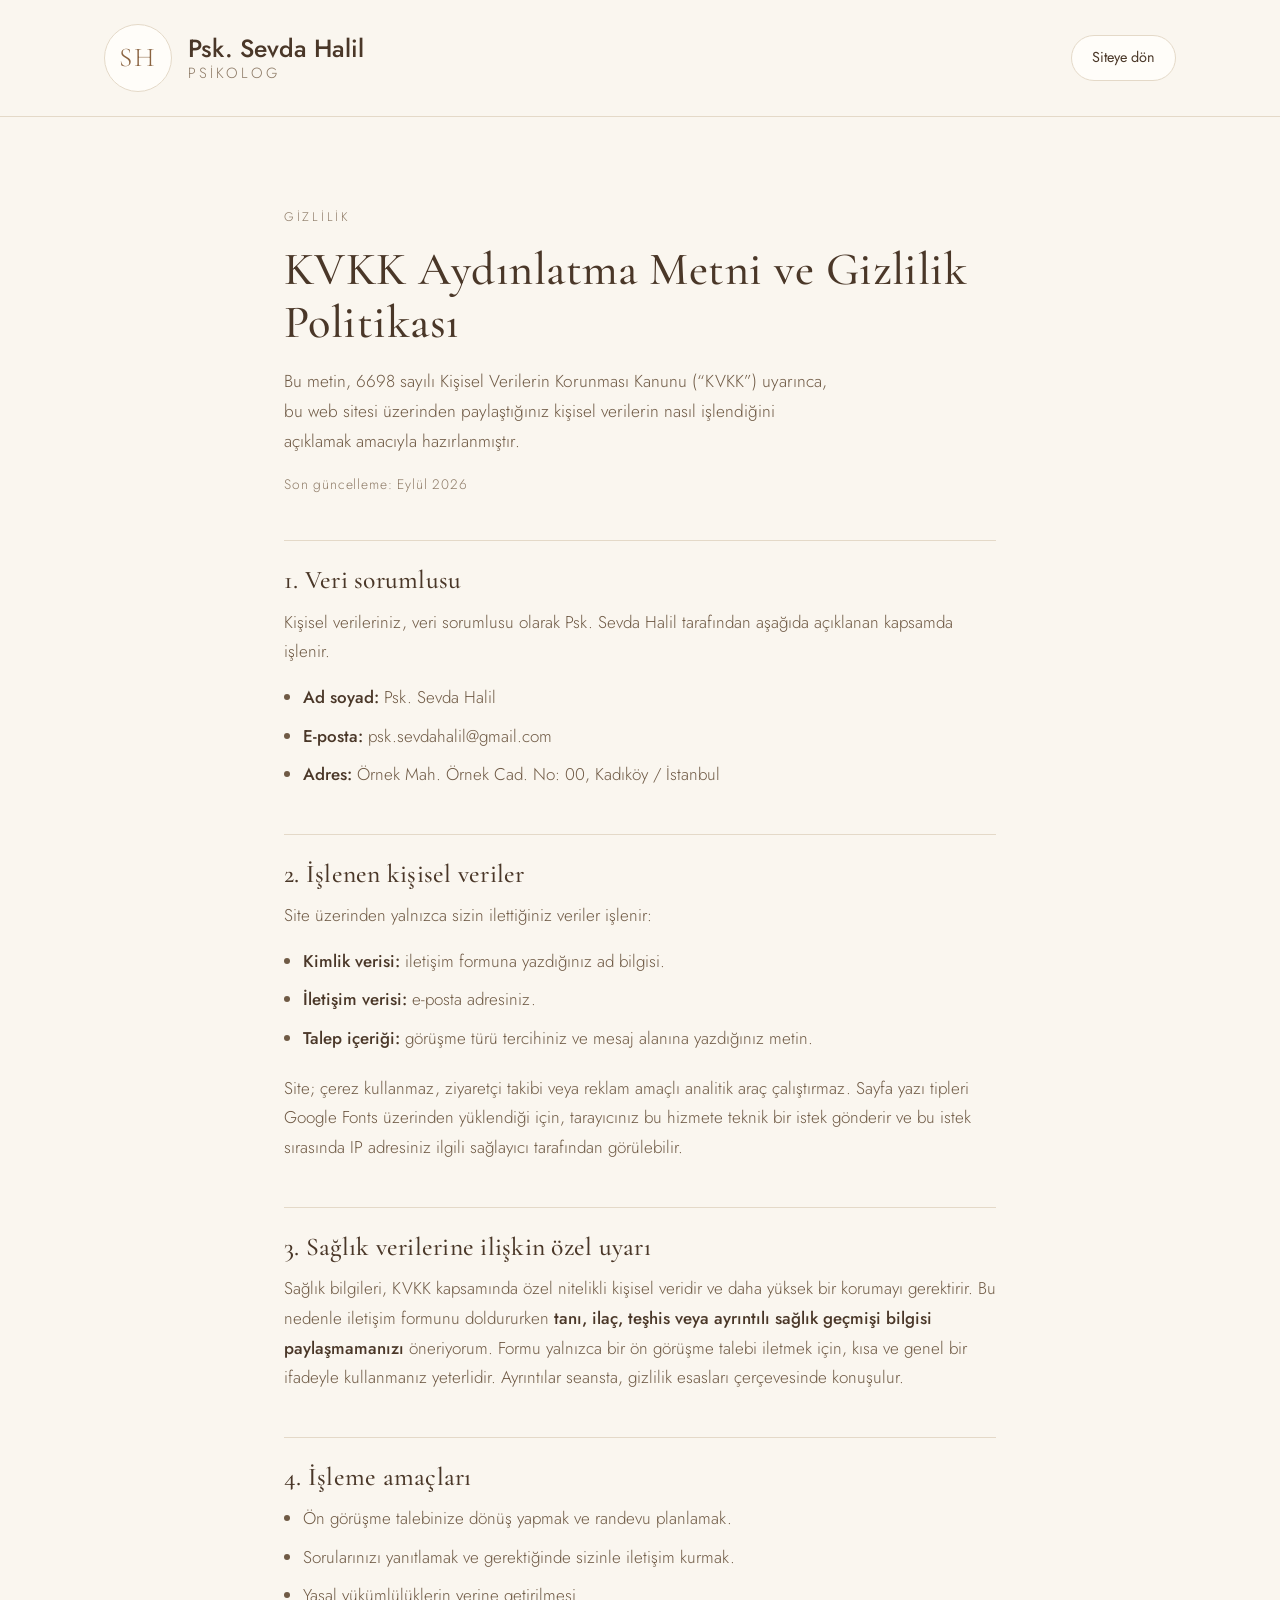
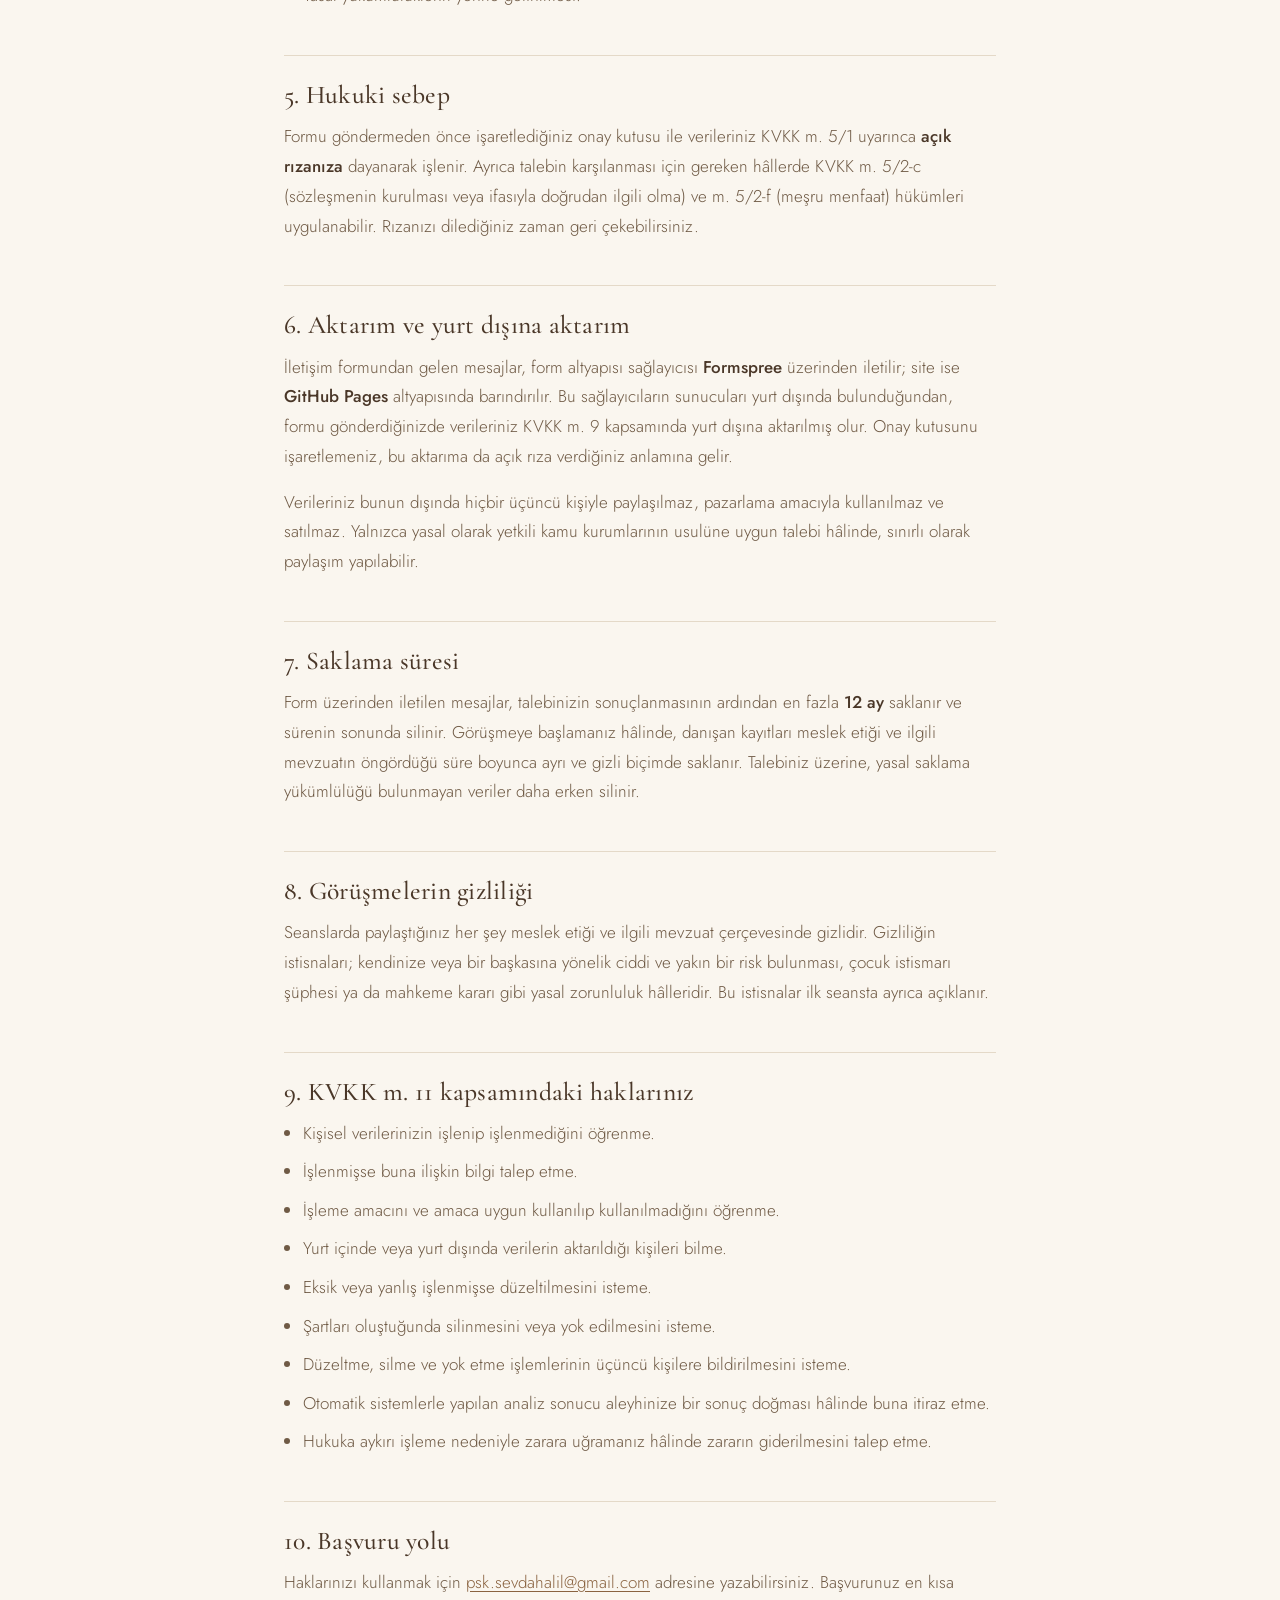
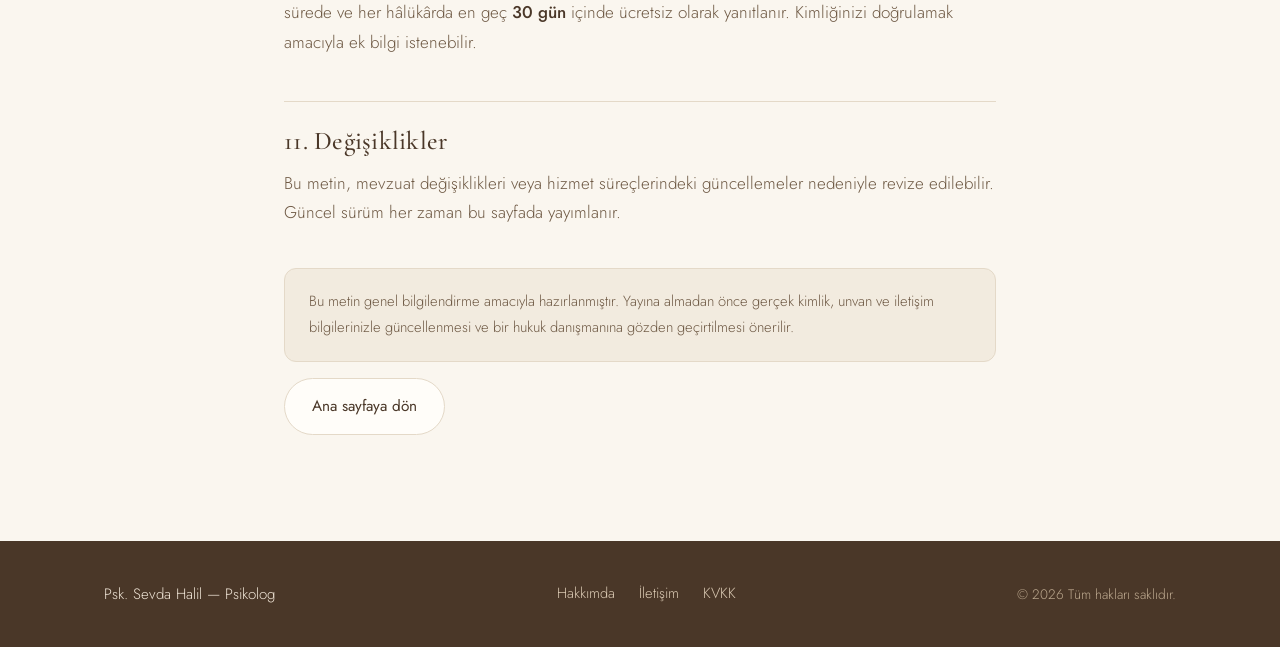
==== kvkk.html @ 635498e3 "Formu Formspree'ye bağla Form endpoint'i tanımlandı; gönderimler psk.sevdahalil@gmail.com adresine i" ====
<!DOCTYPE html>
<html lang="tr">
<head>
  <meta charset="UTF-8" />
  <meta name="viewport" content="width=device-width, initial-scale=1.0" />
  <title>KVKK Aydınlatma Metni | Psk. Sevda Halil</title>
  <meta name="description" content="Psk. Sevda Halil web sitesi üzerinden iletilen kişisel verilerin işlenmesine ilişkin KVKK aydınlatma metni ve gizlilik politikası." />
  <meta name="theme-color" content="#faf6ef" />
  <link rel="canonical" href="https://psksevdahalil.com/kvkk.html" />
  <link rel="icon" href="favicon.svg" type="image/svg+xml" />
  <link rel="preconnect" href="https://fonts.googleapis.com" />
  <link rel="preconnect" href="https://fonts.gstatic.com" crossorigin />
  <link href="https://fonts.googleapis.com/css2?family=Cormorant+Garamond:wght@400;500;600&family=Jost:wght@300;400;500&display=swap" rel="stylesheet" />
  <link rel="stylesheet" href="styles.css" />
</head>
<body>
  <a class="skip-link" href="#main">İçeriğe geç</a>

  <header class="site-header is-scrolled">
    <div class="container header-inner">
      <a class="brand" href="index.html">
        <span class="brand-mark" aria-hidden="true">SH</span>
        <span class="brand-text">
          <strong>Psk. Sevda Halil</strong>
          <small>Psikolog</small>
        </span>
      </a>
      <a class="btn btn-ghost btn-compact" href="index.html">Siteye dön</a>
    </div>
  </header>

  <main id="main" class="section">
    <div class="container narrow legal">
      <p class="eyebrow">Gizlilik</p>
      <h1>KVKK Aydınlatma Metni ve Gizlilik Politikası</h1>
      <p class="lead">
        Bu metin, 6698 sayılı Kişisel Verilerin Korunması Kanunu (“KVKK”) uyarınca, bu
        web sitesi üzerinden paylaştığınız kişisel verilerin nasıl işlendiğini
        açıklamak amacıyla hazırlanmıştır.
      </p>
      <p class="legal-date">Son güncelleme: Eylül 2026</p>

      <h2>1. Veri sorumlusu</h2>
      <p>
        Kişisel verileriniz, veri sorumlusu olarak Psk. Sevda Halil tarafından aşağıda
        açıklanan kapsamda işlenir.
      </p>
      <ul>
        <li><strong>Ad soyad:</strong> Psk. Sevda Halil</li>
        <li><strong>E-posta:</strong> psk.sevdahalil@gmail.com</li>
        <li><strong>Adres:</strong> Örnek Mah. Örnek Cad. No: 00, Kadıköy / İstanbul</li>
      </ul>

      <h2>2. İşlenen kişisel veriler</h2>
      <p>Site üzerinden yalnızca sizin ilettiğiniz veriler işlenir:</p>
      <ul>
        <li><strong>Kimlik verisi:</strong> iletişim formuna yazdığınız ad bilgisi.</li>
        <li><strong>İletişim verisi:</strong> e-posta adresiniz.</li>
        <li>
          <strong>Talep içeriği:</strong> görüşme türü tercihiniz ve mesaj alanına
          yazdığınız metin.
        </li>
      </ul>
      <p>
        Site; çerez kullanmaz, ziyaretçi takibi veya reklam amaçlı analitik araç
        çalıştırmaz. Sayfa yazı tipleri Google Fonts üzerinden yüklendiği için,
        tarayıcınız bu hizmete teknik bir istek gönderir ve bu istek sırasında IP
        adresiniz ilgili sağlayıcı tarafından görülebilir.
      </p>

      <h2>3. Sağlık verilerine ilişkin özel uyarı</h2>
      <p>
        Sağlık bilgileri, KVKK kapsamında özel nitelikli kişisel veridir ve daha yüksek
        bir korumayı gerektirir. Bu nedenle iletişim formunu doldururken
        <strong>tanı, ilaç, teşhis veya ayrıntılı sağlık geçmişi bilgisi
        paylaşmamanızı</strong> öneriyorum. Formu yalnızca bir ön görüşme talebi
        iletmek için, kısa ve genel bir ifadeyle kullanmanız yeterlidir. Ayrıntılar
        seansta, gizlilik esasları çerçevesinde konuşulur.
      </p>

      <h2>4. İşleme amaçları</h2>
      <ul>
        <li>Ön görüşme talebinize dönüş yapmak ve randevu planlamak.</li>
        <li>Sorularınızı yanıtlamak ve gerektiğinde sizinle iletişim kurmak.</li>
        <li>Yasal yükümlülüklerin yerine getirilmesi.</li>
      </ul>

      <h2>5. Hukuki sebep</h2>
      <p>
        Formu göndermeden önce işaretlediğiniz onay kutusu ile verileriniz KVKK
        m. 5/1 uyarınca <strong>açık rızanıza</strong> dayanarak işlenir. Ayrıca talebin
        karşılanması için gereken hâllerde KVKK m. 5/2-c (sözleşmenin kurulması veya
        ifasıyla doğrudan ilgili olma) ve m. 5/2-f (meşru menfaat) hükümleri
        uygulanabilir. Rızanızı dilediğiniz zaman geri çekebilirsiniz.
      </p>

      <h2>6. Aktarım ve yurt dışına aktarım</h2>
      <p>
        İletişim formundan gelen mesajlar, form altyapısı sağlayıcısı
        <strong>Formspree</strong> üzerinden iletilir; site ise
        <strong>GitHub Pages</strong> altyapısında barındırılır. Bu sağlayıcıların
        sunucuları yurt dışında bulunduğundan, formu gönderdiğinizde verileriniz
        KVKK m. 9 kapsamında yurt dışına aktarılmış olur. Onay kutusunu işaretlemeniz,
        bu aktarıma da açık rıza verdiğiniz anlamına gelir.
      </p>
      <p>
        Verileriniz bunun dışında hiçbir üçüncü kişiyle paylaşılmaz, pazarlama amacıyla
        kullanılmaz ve satılmaz. Yalnızca yasal olarak yetkili kamu kurumlarının usulüne
        uygun talebi hâlinde, sınırlı olarak paylaşım yapılabilir.
      </p>

      <h2>7. Saklama süresi</h2>
      <p>
        Form üzerinden iletilen mesajlar, talebinizin sonuçlanmasının ardından en fazla
        <strong>12 ay</strong> saklanır ve sürenin sonunda silinir. Görüşmeye başlamanız
        hâlinde, danışan kayıtları meslek etiği ve ilgili mevzuatın öngördüğü süre
        boyunca ayrı ve gizli biçimde saklanır. Talebiniz üzerine, yasal saklama
        yükümlülüğü bulunmayan veriler daha erken silinir.
      </p>

      <h2>8. Görüşmelerin gizliliği</h2>
      <p>
        Seanslarda paylaştığınız her şey meslek etiği ve ilgili mevzuat çerçevesinde
        gizlidir. Gizliliğin istisnaları; kendinize veya bir başkasına yönelik ciddi ve
        yakın bir risk bulunması, çocuk istismarı şüphesi ya da mahkeme kararı gibi
        yasal zorunluluk hâlleridir. Bu istisnalar ilk seansta ayrıca açıklanır.
      </p>

      <h2>9. KVKK m. 11 kapsamındaki haklarınız</h2>
      <ul>
        <li>Kişisel verilerinizin işlenip işlenmediğini öğrenme.</li>
        <li>İşlenmişse buna ilişkin bilgi talep etme.</li>
        <li>İşleme amacını ve amaca uygun kullanılıp kullanılmadığını öğrenme.</li>
        <li>Yurt içinde veya yurt dışında verilerin aktarıldığı kişileri bilme.</li>
        <li>Eksik veya yanlış işlenmişse düzeltilmesini isteme.</li>
        <li>Şartları oluştuğunda silinmesini veya yok edilmesini isteme.</li>
        <li>Düzeltme, silme ve yok etme işlemlerinin üçüncü kişilere bildirilmesini isteme.</li>
        <li>
          Otomatik sistemlerle yapılan analiz sonucu aleyhinize bir sonuç doğması
          hâlinde buna itiraz etme.
        </li>
        <li>Hukuka aykırı işleme nedeniyle zarara uğramanız hâlinde zararın giderilmesini talep etme.</li>
      </ul>

      <h2>10. Başvuru yolu</h2>
      <p>
        Haklarınızı kullanmak için
        <a href="mailto:psk.sevdahalil@gmail.com">psk.sevdahalil@gmail.com</a> adresine
        yazabilirsiniz. Başvurunuz en kısa sürede ve her hâlükârda en geç
        <strong>30 gün</strong> içinde ücretsiz olarak yanıtlanır. Kimliğinizi
        doğrulamak amacıyla ek bilgi istenebilir.
      </p>

      <h2>11. Değişiklikler</h2>
      <p>
        Bu metin, mevzuat değişiklikleri veya hizmet süreçlerindeki güncellemeler
        nedeniyle revize edilebilir. Güncel sürüm her zaman bu sayfada yayımlanır.
      </p>

      <p class="legal-footnote">
        Bu metin genel bilgilendirme amacıyla hazırlanmıştır. Yayına almadan önce
        gerçek kimlik, unvan ve iletişim bilgilerinizle güncellenmesi ve bir hukuk
        danışmanına gözden geçirtilmesi önerilir.
      </p>

      <p><a class="btn btn-ghost" href="index.html">Ana sayfaya dön</a></p>
    </div>
  </main>

  <footer class="site-footer">
    <div class="container footer-inner">
      <p class="footer-brand">Psk. Sevda Halil — Psikolog</p>
      <nav aria-label="Alt menü">
        <a href="index.html#hakkimda">Hakkımda</a>
        <a href="index.html#iletisim">İletişim</a>
        <a href="kvkk.html">KVKK</a>
      </nav>
      <p class="footer-copy">© <span id="year">2026</span> Tüm hakları saklıdır.</p>
    </div>
  </footer>

  <script>
    document.getElementById("year").textContent = new Date().getFullYear();
  </script>
</body>
</html>
---- styles.css ----
:root {
  --cream: #faf6ef;
  --cream-deep: #f2ebdf;
  --cream-tint: #f6f0e6;
  --surface: #fffdf9;
  --brown: #4a3728;
  --brown-soft: #6f5a45;
  --brown-muted: #8d7a66;
  --accent: #a1764f;
  --accent-deep: #8a6340;
  --line: #e4d9c8;
  --radius: 18px;
  --radius-sm: 12px;
  --header-h: 116px;
  --shadow: 0 18px 40px -28px rgba(74, 55, 40, 0.35);
  --maxw: 1120px;
}

* {
  box-sizing: border-box;
}

html {
  scroll-behavior: smooth;
}

body {
  margin: 0;
  background: var(--cream);
  color: var(--brown);
  font-family: "Jost", "Helvetica Neue", Arial, sans-serif;
  font-weight: 300;
  font-size: 17px;
  line-height: 1.75;
  -webkit-font-smoothing: antialiased;
}

h1,
h2,
h3 {
  font-family: "Cormorant Garamond", Georgia, serif;
  font-weight: 500;
  color: var(--brown);
  line-height: 1.15;
  margin: 0 0 0.5em;
  letter-spacing: 0.01em;
}

h1 {
  font-size: clamp(2.5rem, 5.4vw, 4rem);
}

h2 {
  font-size: clamp(1.9rem, 3.4vw, 2.7rem);
}

h3 {
  font-size: 1.3rem;
}

p {
  margin: 0 0 1rem;
  color: var(--brown-soft);
}

em {
  font-style: italic;
  color: var(--accent-deep);
}

a {
  color: var(--accent-deep);
  text-decoration: none;
  transition: color 0.2s ease;
}

a:hover {
  color: var(--brown);
}

img {
  max-width: 100%;
  display: block;
}

.container {
  width: 100%;
  max-width: var(--maxw);
  margin: 0 auto;
  padding: 0 24px;
}

.container.narrow {
  max-width: 760px;
}

.eyebrow {
  font-size: 0.78rem;
  letter-spacing: 0.22em;
  text-transform: uppercase;
  color: var(--brown-muted);
  margin-bottom: 0.9rem;
}

.lead {
  font-size: 1.08rem;
  color: var(--brown-soft);
  max-width: 56ch;
}

.skip-link {
  position: absolute;
  left: -999px;
  top: 0;
  background: var(--surface);
  padding: 0.75rem 1rem;
  z-index: 100;
}

.skip-link:focus {
  left: 12px;
  top: 12px;
}

:focus-visible {
  outline: 2px solid var(--accent);
  outline-offset: 3px;
  border-radius: 4px;
}

/* Header */
.site-header {
  position: sticky;
  top: 0;
  z-index: 50;
  background: rgba(250, 246, 239, 0.86);
  backdrop-filter: blur(10px);
  border-bottom: 1px solid transparent;
  transition: border-color 0.3s ease, background 0.3s ease;
}

.site-header.is-scrolled {
  border-bottom-color: var(--line);
  background: rgba(250, 246, 239, 0.95);
}

.header-inner {
  display: flex;
  align-items: center;
  justify-content: space-between;
  gap: 1.5rem;
  min-height: var(--header-h);
}

.brand {
  display: flex;
  align-items: center;
  gap: 1rem;
  color: var(--brown);
}

.brand-mark {
  width: 68px;
  height: 68px;
  flex: none;
  display: grid;
  place-items: center;
  border-radius: 50%;
  border: 1px solid var(--line);
  background: var(--surface);
  font-family: "Cormorant Garamond", Georgia, serif;
  font-size: 1.7rem;
  letter-spacing: 0.08em;
  color: var(--accent-deep);
}

.brand-text {
  display: flex;
  flex-direction: column;
  line-height: 1.25;
}

.brand-text strong {
  font-weight: 500;
  font-size: 1.55rem;
  white-space: nowrap;
}

.brand-text small {
  font-size: 0.92rem;
  letter-spacing: 0.2em;
  text-transform: uppercase;
  color: var(--brown-muted);
}

.nav {
  display: flex;
  align-items: center;
  gap: 1.9rem;
}

.nav a {
  font-size: 0.94rem;
  color: var(--brown-soft);
  position: relative;
  white-space: nowrap;
}

.nav a:not(.nav-cta)::after {
  content: "";
  position: absolute;
  left: 0;
  bottom: -6px;
  width: 0;
  height: 1px;
  background: var(--accent);
  transition: width 0.25s ease;
}

.nav a:not(.nav-cta):hover::after,
.nav a:not(.nav-cta).is-active::after {
  width: 100%;
}

.nav a.is-active {
  color: var(--brown);
}

.nav-cta {
  padding: 0.6rem 1.25rem;
  border: 1px solid var(--accent);
  border-radius: 999px;
  color: var(--accent-deep);
  transition: background 0.25s ease, color 0.25s ease;
}

.nav-cta:hover {
  background: var(--accent);
  color: var(--surface);
}

.nav-toggle {
  display: none;
  width: 44px;
  height: 44px;
  border: 1px solid var(--line);
  border-radius: 50%;
  background: var(--surface);
  cursor: pointer;
  padding: 0;
}

.nav-toggle span {
  display: block;
  width: 18px;
  height: 1.5px;
  margin: 3.5px auto;
  background: var(--brown);
  transition: transform 0.25s ease, opacity 0.2s ease;
}

.nav-toggle[aria-expanded="true"] span:nth-child(1) {
  transform: translateY(5px) rotate(45deg);
}

.nav-toggle[aria-expanded="true"] span:nth-child(2) {
  opacity: 0;
}

.nav-toggle[aria-expanded="true"] span:nth-child(3) {
  transform: translateY(-5px) rotate(-45deg);
}

/* Buttons */
.btn {
  display: inline-flex;
  align-items: center;
  justify-content: center;
  gap: 0.5rem;
  padding: 0.9rem 1.7rem;
  border-radius: 999px;
  border: 1px solid transparent;
  font-family: inherit;
  font-size: 0.96rem;
  font-weight: 400;
  cursor: pointer;
  transition: transform 0.2s ease, background 0.25s ease, color 0.25s ease;
}

.btn:hover {
  transform: translateY(-2px);
}

.btn-primary {
  background: var(--accent-deep);
  color: #fdfaf5;
}

.btn-primary:hover {
  background: var(--brown);
  color: #fdfaf5;
}

.btn-ghost {
  border-color: var(--line);
  color: var(--brown);
  background: var(--surface);
}

.btn-ghost:hover {
  border-color: var(--accent);
  color: var(--accent-deep);
}

/* Hero */
.hero {
  padding: clamp(3.5rem, 8vw, 7rem) 0 clamp(3rem, 6vw, 5.5rem);
}

.hero-inner {
  display: grid;
  grid-template-columns: 1.15fr 0.85fr;
  gap: clamp(2rem, 5vw, 4.5rem);
  align-items: center;
}

.hero-actions {
  display: flex;
  flex-wrap: wrap;
  gap: 0.9rem;
  margin: 2rem 0 2.25rem;
}

.hero-meta {
  display: flex;
  flex-wrap: wrap;
  gap: 1.6rem;
  list-style: none;
  margin: 0;
  padding: 1.5rem 0 0;
  border-top: 1px solid var(--line);
  font-size: 0.88rem;
  letter-spacing: 0.05em;
  color: var(--brown-muted);
}

.hero-card {
  background: var(--surface);
  border: 1px solid var(--line);
  border-radius: 28px;
  padding: 1.25rem;
  box-shadow: var(--shadow);
}

.portrait {
  aspect-ratio: 4 / 5;
  border-radius: 20px;
  background:
    radial-gradient(circle at 28% 22%, rgba(255, 253, 249, 0.9), transparent 55%),
    linear-gradient(150deg, #e9dcc9 0%, #d9c6ac 45%, #c6ad8e 100%);
  position: relative;
  overflow: hidden;
}

.portrait::after {
  content: "";
  position: absolute;
  inset: 14px;
  border: 1px solid rgba(255, 253, 249, 0.55);
  border-radius: 14px;
}

.hero-card blockquote {
  margin: 1.35rem 0.5rem 0.75rem;
  font-family: "Cormorant Garamond", Georgia, serif;
  font-size: 1.22rem;
  font-style: italic;
  line-height: 1.5;
  color: var(--brown);
}

/* Sections */
.section {
  padding: clamp(3.5rem, 7vw, 6rem) 0;
}

.section-tint {
  background: var(--cream-tint);
  border-top: 1px solid var(--line);
  border-bottom: 1px solid var(--line);
}

.section-head {
  max-width: 640px;
  margin-bottom: clamp(2rem, 4vw, 3rem);
}

.split {
  display: grid;
  grid-template-columns: 1.1fr 0.9fr;
  gap: clamp(2rem, 5vw, 4rem);
  align-items: start;
}

.checklist {
  list-style: none;
  margin: 1.75rem 0 0;
  padding: 0;
}

.checklist li {
  position: relative;
  padding-left: 1.75rem;
  margin-bottom: 0.7rem;
  color: var(--brown-soft);
}

.checklist li::before {
  content: "";
  position: absolute;
  left: 0;
  top: 0.78em;
  width: 9px;
  height: 9px;
  border-radius: 50%;
  border: 1px solid var(--accent);
  background: var(--cream-deep);
}

.stat-card {
  background: var(--surface);
  border: 1px solid var(--line);
  border-radius: var(--radius);
  padding: 2rem;
  box-shadow: var(--shadow);
  display: grid;
  gap: 1.5rem;
}

.stat strong {
  display: block;
  font-family: "Cormorant Garamond", Georgia, serif;
  font-size: 2.4rem;
  font-weight: 500;
  color: var(--accent-deep);
  line-height: 1;
}

.stat span {
  font-size: 0.9rem;
  letter-spacing: 0.06em;
  color: var(--brown-muted);
}

/* Cards */
.grid {
  display: grid;
  grid-template-columns: repeat(auto-fit, minmax(270px, 1fr));
  gap: 1.25rem;
}

.card {
  background: var(--surface);
  border: 1px solid var(--line);
  border-radius: var(--radius);
  padding: 1.9rem 1.75rem;
  transition: transform 0.25s ease, box-shadow 0.25s ease;
}

.card:hover {
  transform: translateY(-4px);
  box-shadow: var(--shadow);
}

.card h3 {
  margin-bottom: 0.4rem;
}

.card p {
  margin: 0;
  font-size: 0.98rem;
}

/* Steps */
.steps {
  list-style: none;
  counter-reset: step;
  margin: 0;
  padding: 0;
  display: grid;
  grid-template-columns: repeat(auto-fit, minmax(240px, 1fr));
  gap: 1.5rem;
}

.steps li {
  padding: 1.75rem 1.5rem;
  border-top: 2px solid var(--line);
}

.step-no {
  font-family: "Cormorant Garamond", Georgia, serif;
  font-size: 1.5rem;
  color: var(--accent);
  display: block;
  margin-bottom: 0.75rem;
}

.steps p {
  font-size: 0.97rem;
  margin: 0;
}

/* FAQ */
.faq details {
  background: var(--surface);
  border: 1px solid var(--line);
  border-radius: var(--radius-sm);
  padding: 0 1.4rem;
  margin-bottom: 0.75rem;
}

.faq summary {
  cursor: pointer;
  list-style: none;
  padding: 1.15rem 2rem 1.15rem 0;
  font-size: 1.03rem;
  color: var(--brown);
  position: relative;
}

.faq summary::-webkit-details-marker {
  display: none;
}

.faq summary::after {
  content: "+";
  position: absolute;
  right: 0;
  top: 50%;
  transform: translateY(-50%);
  font-size: 1.3rem;
  color: var(--accent);
  transition: transform 0.25s ease;
}

.faq details[open] summary::after {
  content: "–";
}

.faq details p {
  margin: 0 0 1.25rem;
  font-size: 0.98rem;
  padding-right: 1rem;
}

/* Contact */
.contact-list {
  list-style: none;
  margin: 1.75rem 0 0;
  padding: 0;
  display: grid;
  gap: 1.15rem;
}

.contact-list li {
  display: grid;
  gap: 0.15rem;
  padding-bottom: 1.15rem;
  border-bottom: 1px solid var(--line);
}

.contact-list li:last-child {
  border-bottom: none;
  padding-bottom: 0;
}

.contact-list span {
  font-size: 0.76rem;
  letter-spacing: 0.16em;
  text-transform: uppercase;
  color: var(--brown-muted);
}

.contact-list p {
  margin: 0;
  color: var(--brown);
}

.form {
  background: var(--surface);
  border: 1px solid var(--line);
  border-radius: var(--radius);
  padding: clamp(1.6rem, 3vw, 2.25rem);
  box-shadow: var(--shadow);
}

.field {
  display: grid;
  gap: 0.4rem;
  margin-bottom: 1.15rem;
}

.field label {
  font-size: 0.86rem;
  letter-spacing: 0.06em;
  color: var(--brown-soft);
}

input,
select,
textarea {
  width: 100%;
  padding: 0.85rem 1rem;
  border: 1px solid var(--line);
  border-radius: var(--radius-sm);
  background: var(--cream);
  color: var(--brown);
  font-family: inherit;
  font-size: 1rem;
  transition: border-color 0.2s ease, background 0.2s ease;
}

textarea {
  resize: vertical;
}

input:focus,
select:focus,
textarea:focus {
  border-color: var(--accent);
  background: var(--surface);
  outline: none;
}

.consent {
  display: flex;
  align-items: flex-start;
  gap: 0.7rem;
  margin: 0 0 1.35rem;
  font-size: 0.88rem;
  line-height: 1.55;
  color: var(--brown-soft);
  cursor: pointer;
}

.consent input {
  width: 18px;
  height: 18px;
  flex: none;
  margin-top: 0.2rem;
  accent-color: var(--accent-deep);
  padding: 0;
}

.form .btn {
  width: 100%;
}

.form .btn:disabled {
  opacity: 0.6;
  cursor: progress;
  transform: none;
}

.form-note {
  margin: 1rem 0 0;
  font-size: 0.9rem;
  min-height: 1.4em;
  color: var(--accent-deep);
}

.form-note.is-error {
  color: #a3543c;
}

/* Legal pages */
.legal h1 {
  font-size: clamp(2rem, 4vw, 2.9rem);
  margin-bottom: 1rem;
}

.legal h2 {
  font-size: clamp(1.3rem, 2.2vw, 1.6rem);
  margin-top: 2.75rem;
  padding-top: 1.5rem;
  border-top: 1px solid var(--line);
}

.legal ul {
  margin: 0 0 1.25rem;
  padding-left: 1.2rem;
  color: var(--brown-soft);
}

.legal li {
  margin-bottom: 0.55rem;
}

.legal strong {
  color: var(--brown);
  font-weight: 500;
}

.legal a:not(.btn) {
  text-decoration: underline;
  text-underline-offset: 3px;
}

.legal-date {
  font-size: 0.86rem;
  letter-spacing: 0.06em;
  color: var(--brown-muted);
}

.legal-footnote {
  margin-top: 2.5rem;
  background: var(--cream-deep);
  border: 1px solid var(--line);
  border-radius: var(--radius-sm);
  padding: 1.25rem 1.5rem;
  font-size: 0.92rem;
}

.btn-compact {
  padding: 0.6rem 1.25rem;
  font-size: 0.9rem;
}

/* Notice */
.notice {
  padding: 0 0 clamp(3rem, 6vw, 4.5rem);
}

.notice p {
  margin: 0;
  background: var(--cream-deep);
  border: 1px solid var(--line);
  border-radius: var(--radius-sm);
  padding: 1.25rem 1.5rem;
  font-size: 0.94rem;
  color: var(--brown-soft);
}

.notice strong {
  color: var(--brown);
  font-weight: 500;
}

/* Footer */
.site-footer {
  background: var(--brown);
  color: #efe4d6;
  padding: 2.5rem 0;
}

.footer-inner {
  display: flex;
  flex-wrap: wrap;
  align-items: center;
  justify-content: space-between;
  gap: 1.25rem;
}

.site-footer p {
  margin: 0;
  color: #efe4d6;
  font-size: 0.94rem;
}

.site-footer nav {
  display: flex;
  gap: 1.5rem;
}

.site-footer a {
  color: #d9c8b2;
  font-size: 0.92rem;
}

.site-footer a:hover {
  color: #fffdf9;
}

.footer-copy {
  color: #bda98f !important;
  font-size: 0.86rem !important;
}

/* Reveal animation */
.reveal {
  opacity: 0;
  transform: translateY(18px);
  transition: opacity 0.7s ease, transform 0.7s ease;
}

.reveal.is-visible {
  opacity: 1;
  transform: none;
}

@media (prefers-reduced-motion: reduce) {
  html {
    scroll-behavior: auto;
  }

  .reveal {
    opacity: 1;
    transform: none;
    transition: none;
  }

  .btn:hover,
  .card:hover {
    transform: none;
  }
}

/* Responsive */
@media (max-width: 1040px) {
  .nav {
    gap: 1.35rem;
  }
}

@media (max-width: 980px) {
  .hero-inner,
  .split {
    grid-template-columns: 1fr;
  }

  .hero-card {
    max-width: 460px;
  }

  .stat-card {
    grid-template-columns: repeat(3, 1fr);
  }

  .nav-toggle {
    display: block;
  }

  .nav {
    position: fixed;
    inset: var(--header-h) 0 auto;
    flex-direction: column;
    align-items: stretch;
    gap: 0;
    background: var(--cream);
    border-bottom: 1px solid var(--line);
    padding: 0.5rem 24px 1.5rem;
    transform: translateY(-8px);
    opacity: 0;
    pointer-events: none;
    transition: opacity 0.25s ease, transform 0.25s ease;
  }

  .nav.is-open {
    opacity: 1;
    transform: none;
    pointer-events: auto;
  }

  .nav a {
    padding: 0.85rem 0;
    border-bottom: 1px solid var(--line);
    font-size: 1rem;
  }

  .nav a:not(.nav-cta)::after {
    display: none;
  }

  .nav-cta {
    margin-top: 1rem;
    text-align: center;
    border-bottom: 1px solid var(--accent);
  }
}

@media (max-width: 720px) {
  body {
    font-size: 16px;
  }

  .stat-card {
    grid-template-columns: 1fr;
  }

  .footer-inner {
    flex-direction: column;
    align-items: flex-start;
  }
}

@media (max-width: 480px) {
  :root {
    --header-h: 110px;
  }

  .brand {
    gap: 0.85rem;
  }

  .brand-mark {
    width: 66px;
    height: 66px;
    font-size: 1.6rem;
  }

  .brand-text strong {
    font-size: 1.5rem;
  }

  .brand-text small {
    font-size: 0.88rem;
    letter-spacing: 0.18em;
  }
}

/* Dar telefonlarda marka, hamburger butonuyla sağ boşluğu paylaşabilsin. */
@media (max-width: 400px) {
  :root {
    --header-h: 104px;
  }

  .site-header .container {
    padding: 0 18px;
  }

  .header-inner {
    gap: 0.9rem;
  }

  .brand {
    gap: 0.7rem;
  }

  .brand-mark {
    width: 60px;
    height: 60px;
    font-size: 1.5rem;
  }

  .brand-text strong {
    font-size: 1.35rem;
  }

  .brand-text small {
    font-size: 0.8rem;
    letter-spacing: 0.15em;
  }

  .nav-toggle {
    width: 40px;
    height: 40px;
  }

  .nav {
    padding-left: 18px;
    padding-right: 18px;
  }
}
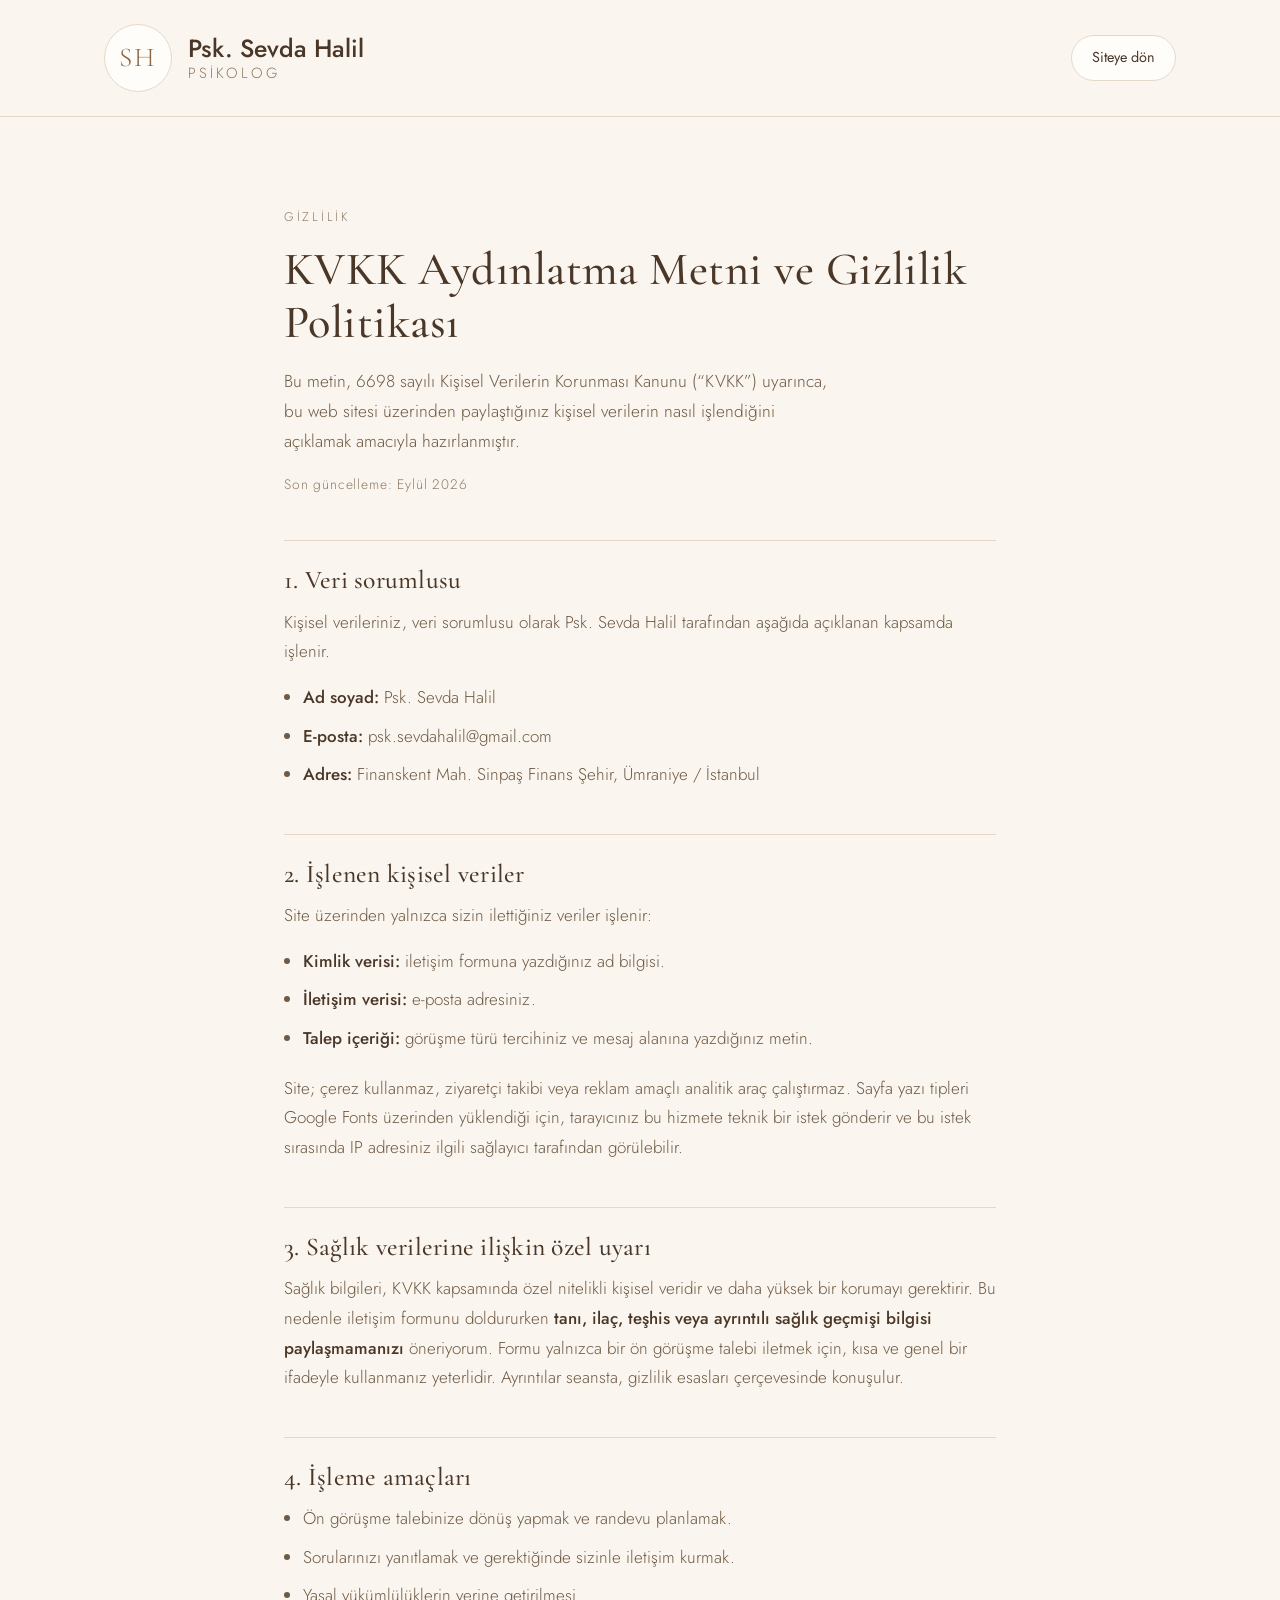
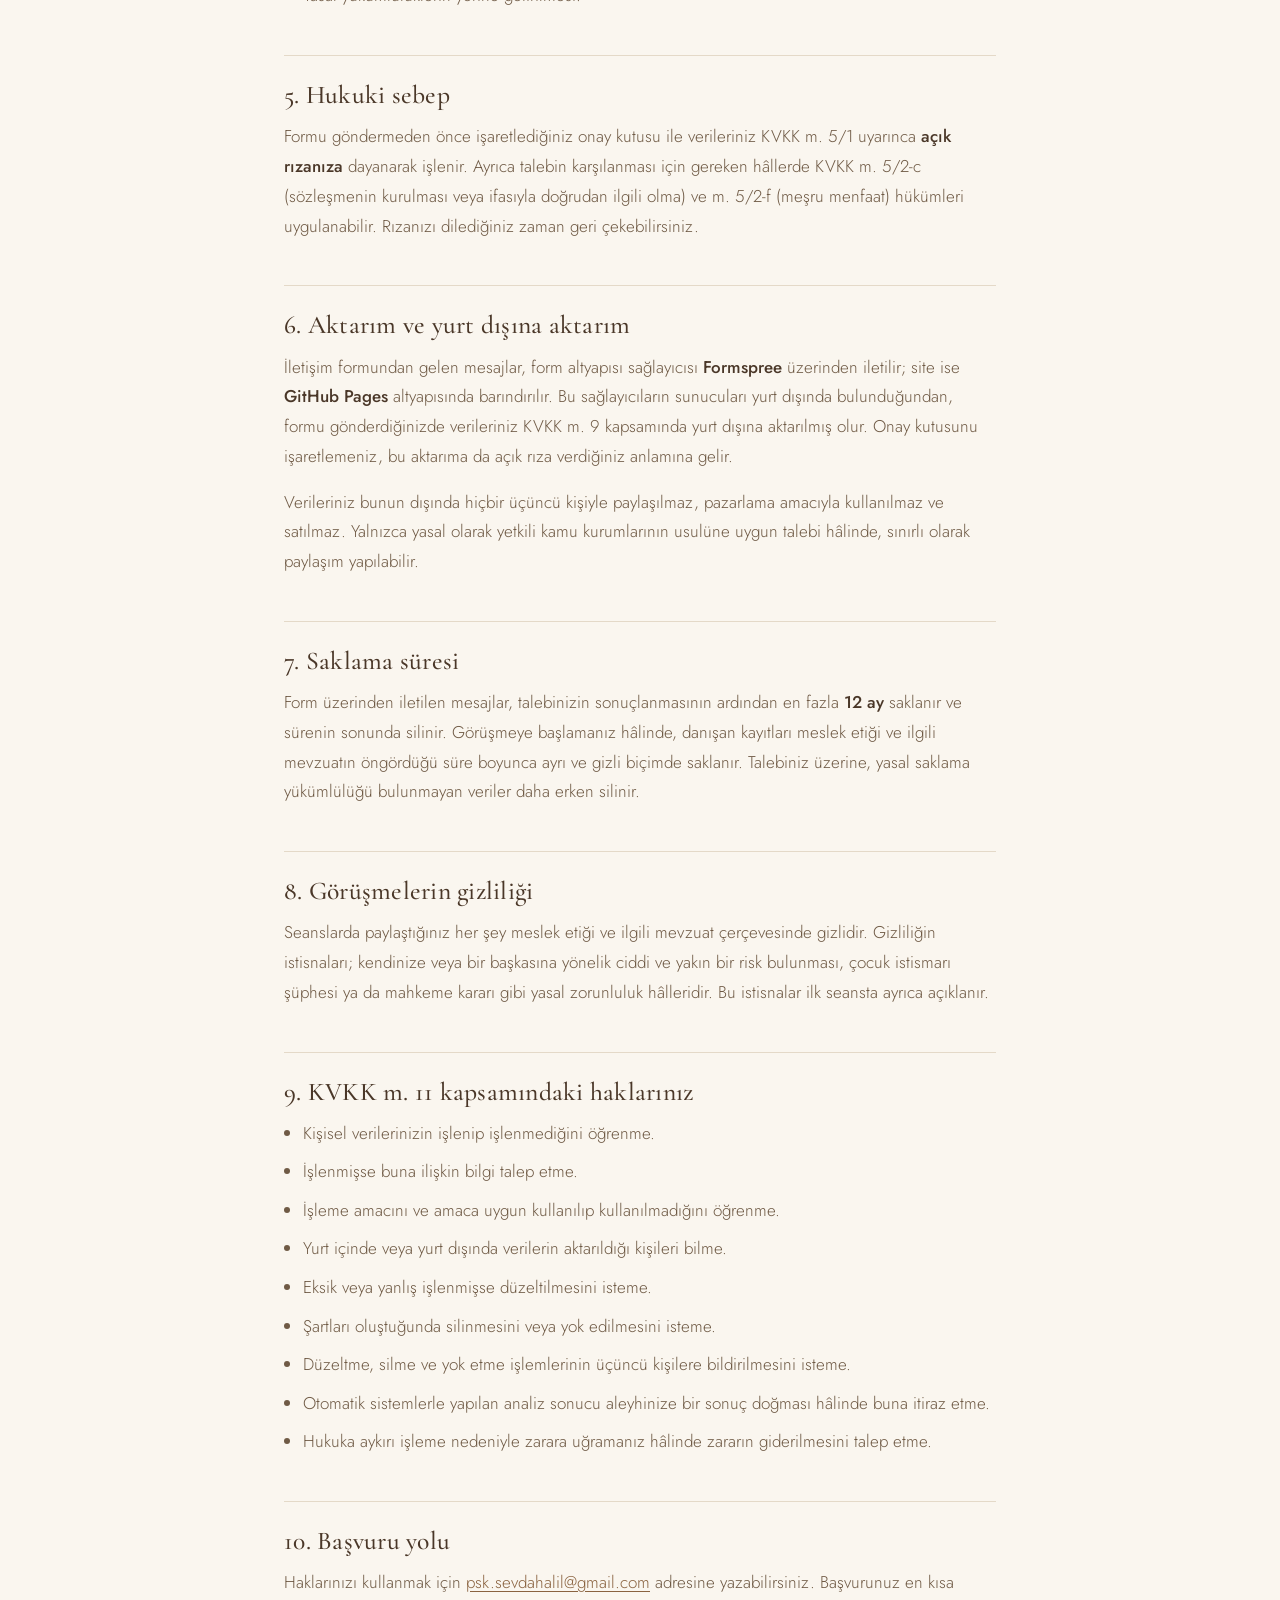
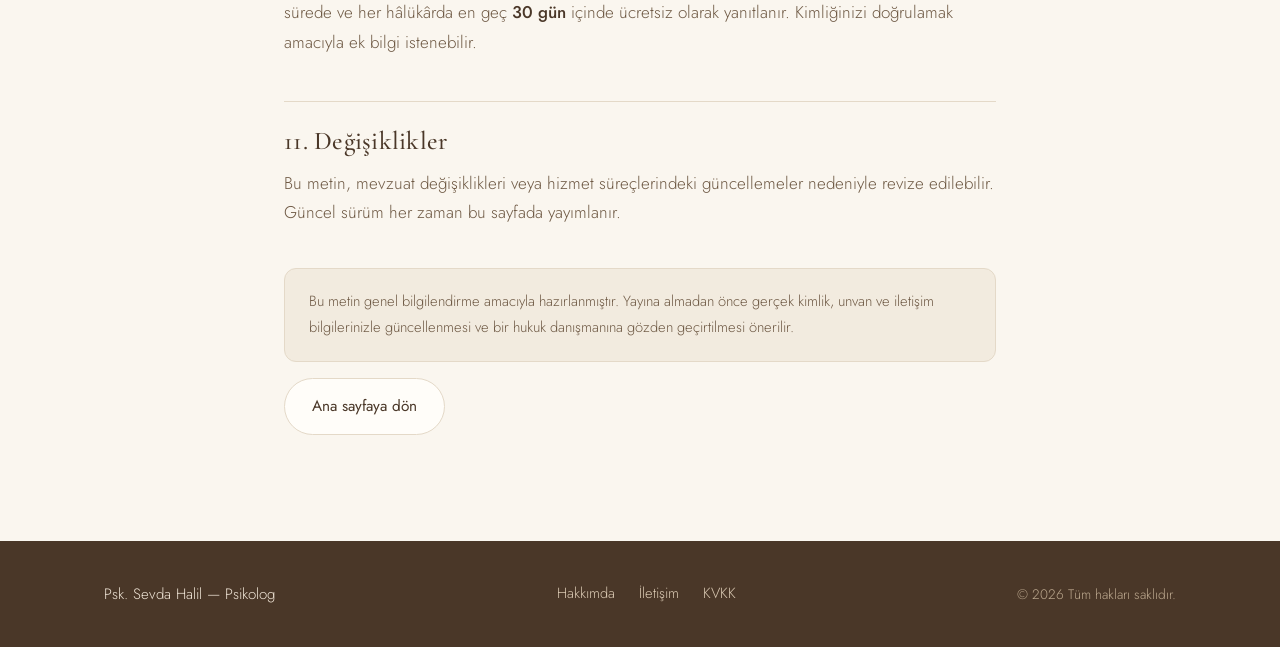
==== commit df36b8f1: "Gerçek telefon ve adres bilgilerini ekle Co-authored-by: Cursor <cursoragent@cursor.com>" ====
--- a/kvkk.html
+++ b/kvkk.html
@@ -48,7 +48,7 @@
       <ul>
         <li><strong>Ad soyad:</strong> Psk. Sevda Halil</li>
         <li><strong>E-posta:</strong> psk.sevdahalil@gmail.com</li>
-        <li><strong>Adres:</strong> Örnek Mah. Örnek Cad. No: 00, Kadıköy / İstanbul</li>
+        <li><strong>Adres:</strong> Finanskent Mah. Sinpaş Finans Şehir, Ümraniye / İstanbul</li>
       </ul>
 
       <h2>2. İşlenen kişisel veriler</h2>
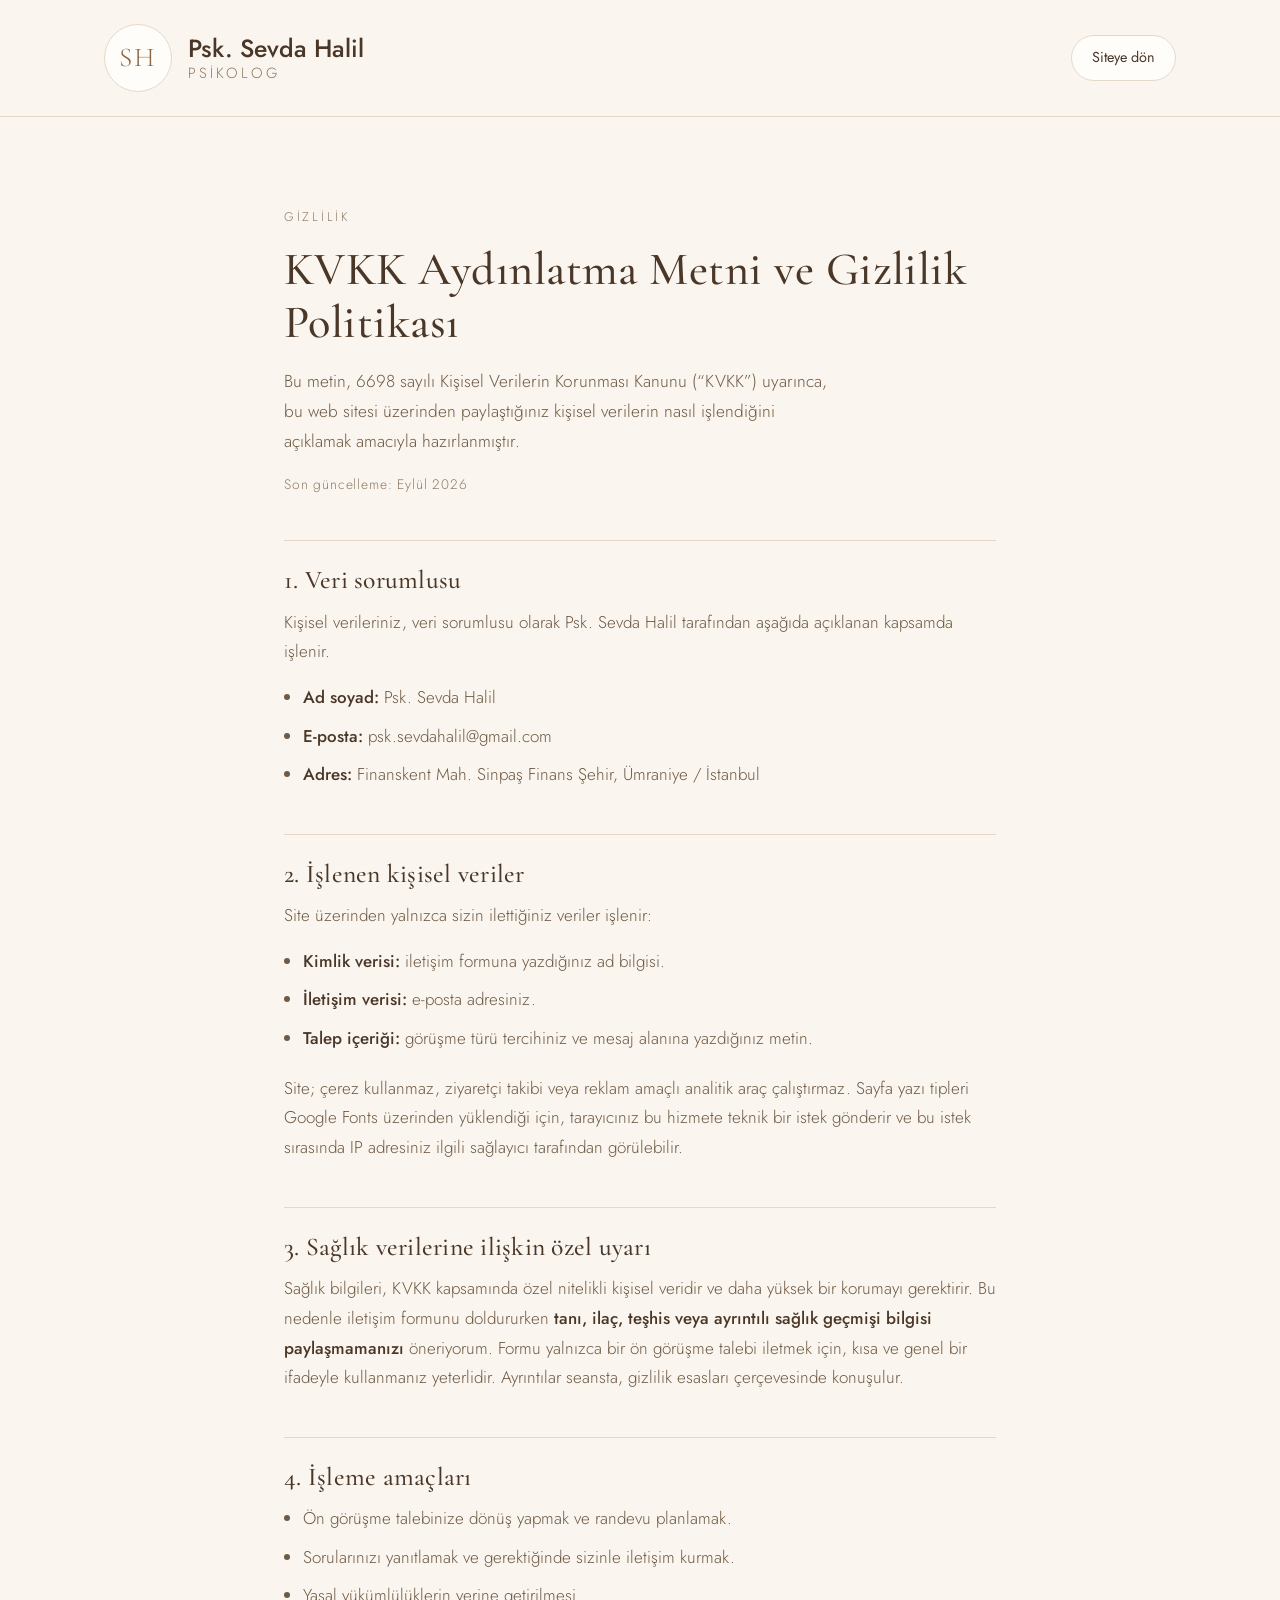
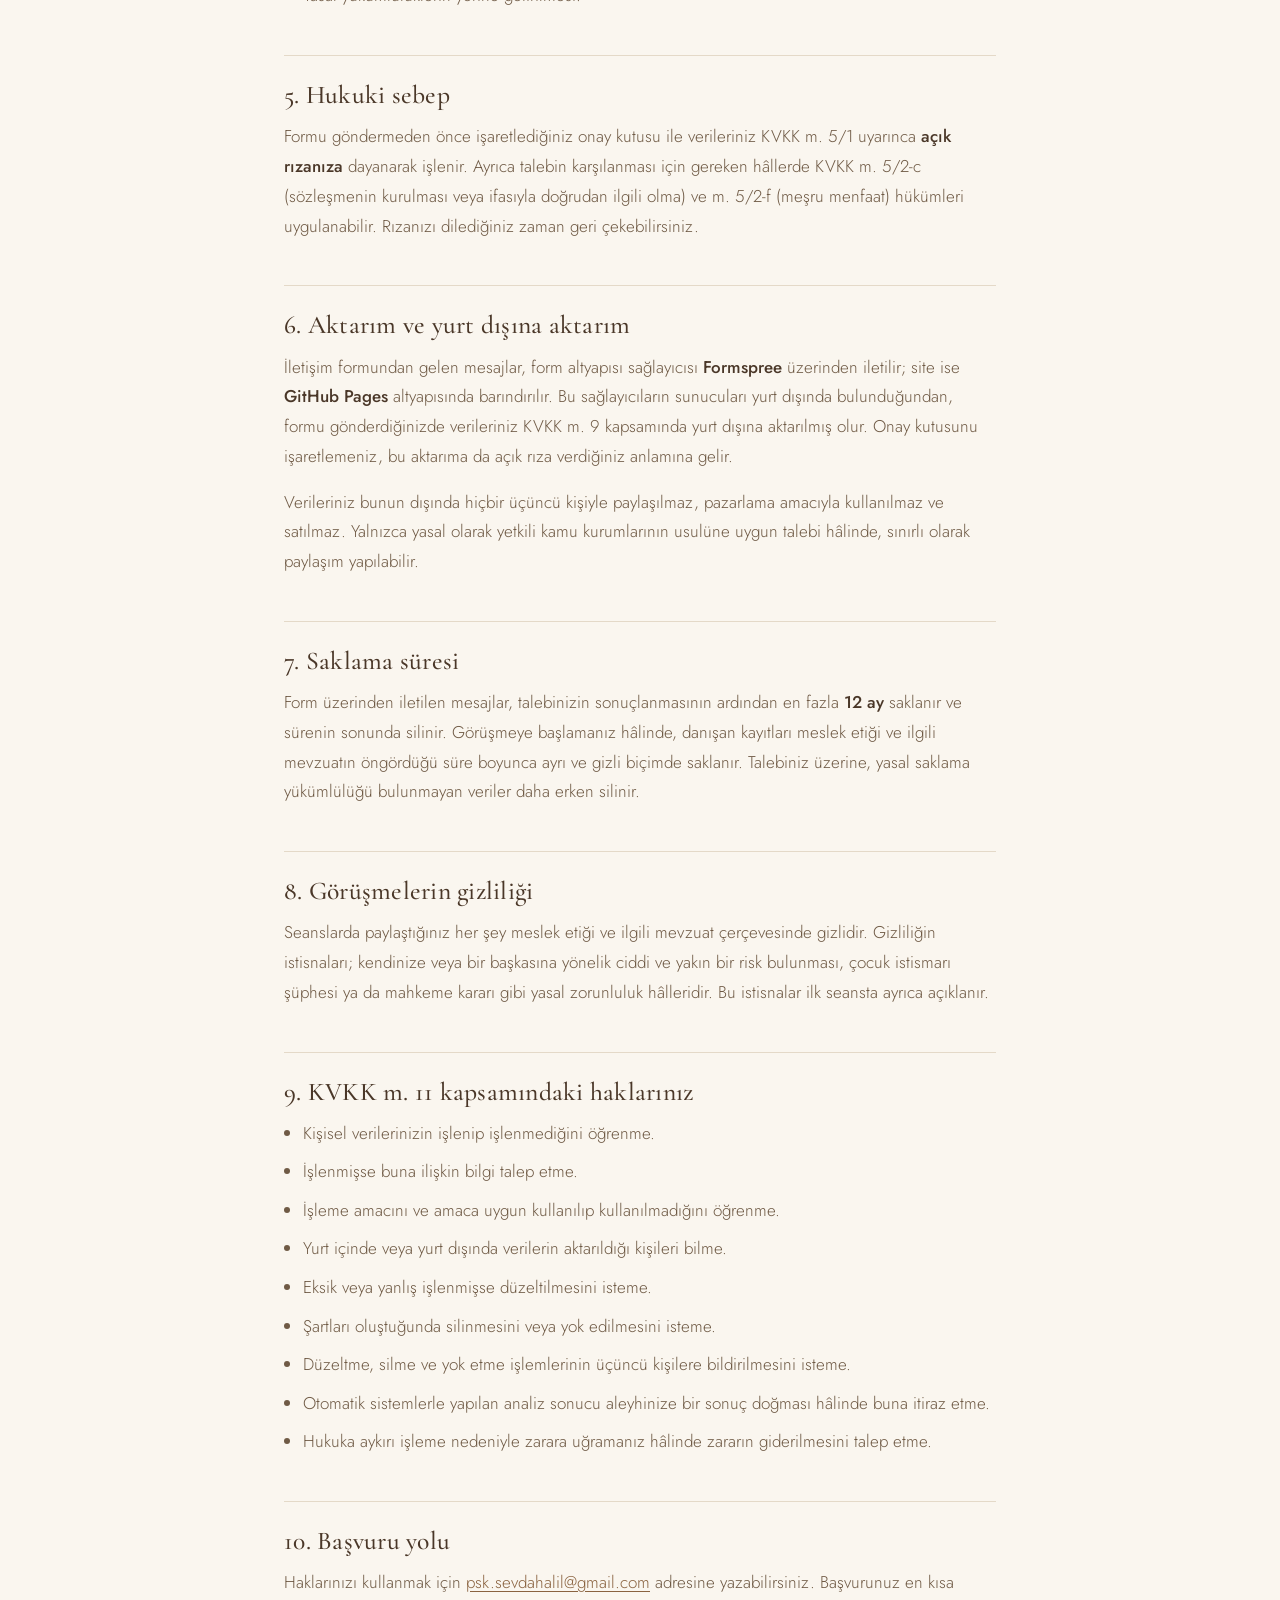
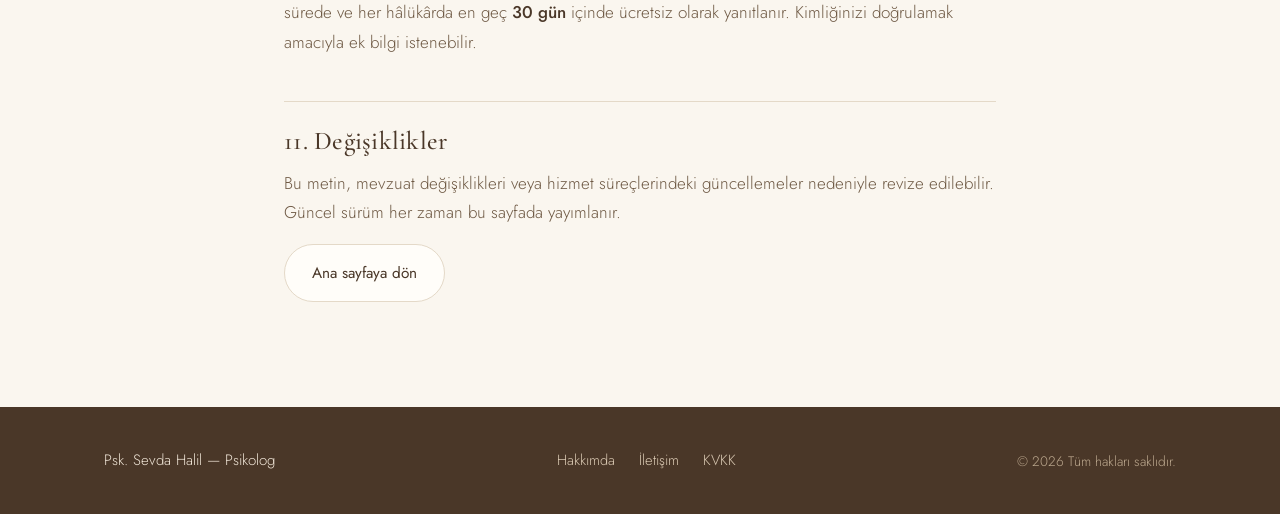
==== commit ed57c002: "KVKK sayfasındaki taslak uyarı notunu kaldır Co-authored-by: Cursor <cursoragent@cursor.com>" ====
--- a/kvkk.html
+++ b/kvkk.html
@@ -157,12 +157,6 @@
         nedeniyle revize edilebilir. Güncel sürüm her zaman bu sayfada yayımlanır.
       </p>
 
-      <p class="legal-footnote">
-        Bu metin genel bilgilendirme amacıyla hazırlanmıştır. Yayına almadan önce
-        gerçek kimlik, unvan ve iletişim bilgilerinizle güncellenmesi ve bir hukuk
-        danışmanına gözden geçirtilmesi önerilir.
-      </p>
-
       <p><a class="btn btn-ghost" href="index.html">Ana sayfaya dön</a></p>
     </div>
   </main>
--- a/styles.css
+++ b/styles.css
@@ -712,15 +712,6 @@
   color: var(--brown-muted);
 }
 
-.legal-footnote {
-  margin-top: 2.5rem;
-  background: var(--cream-deep);
-  border: 1px solid var(--line);
-  border-radius: var(--radius-sm);
-  padding: 1.25rem 1.5rem;
-  font-size: 0.92rem;
-}
-
 .btn-compact {
   padding: 0.6rem 1.25rem;
   font-size: 0.9rem;
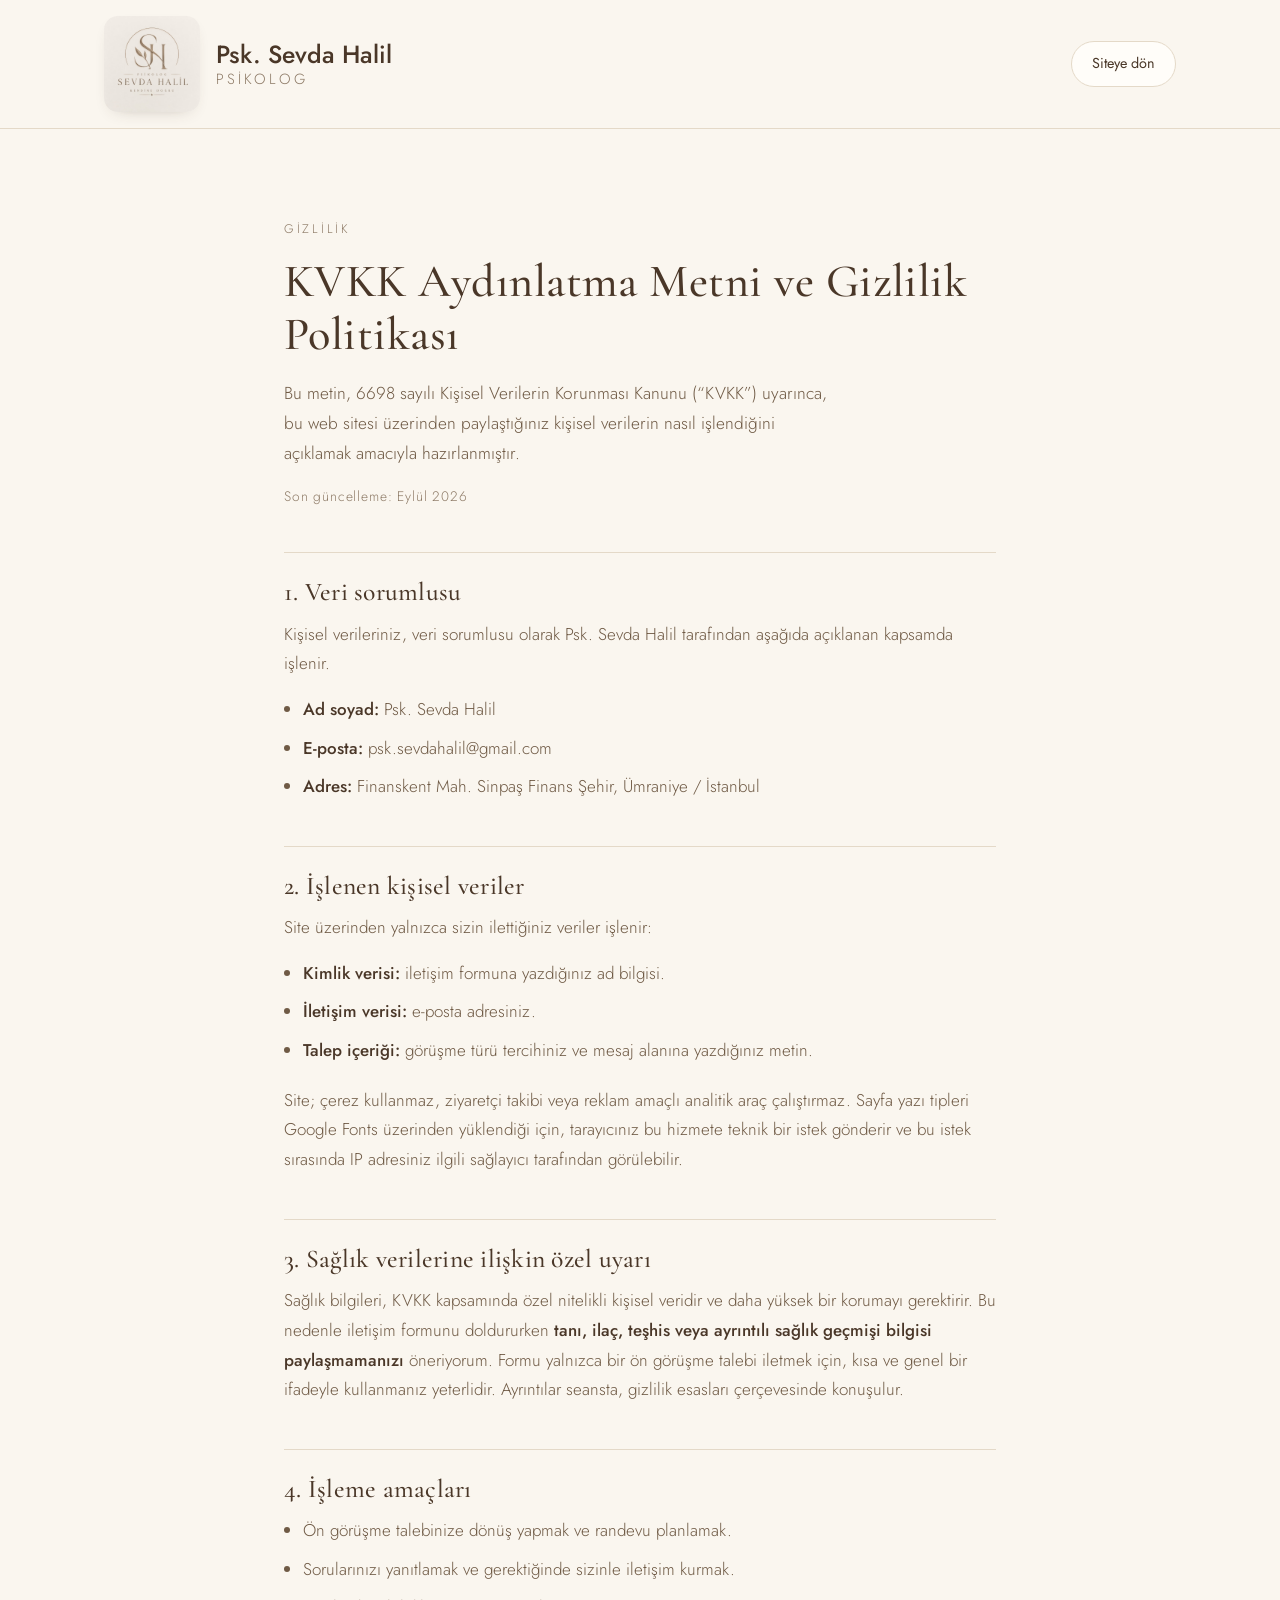
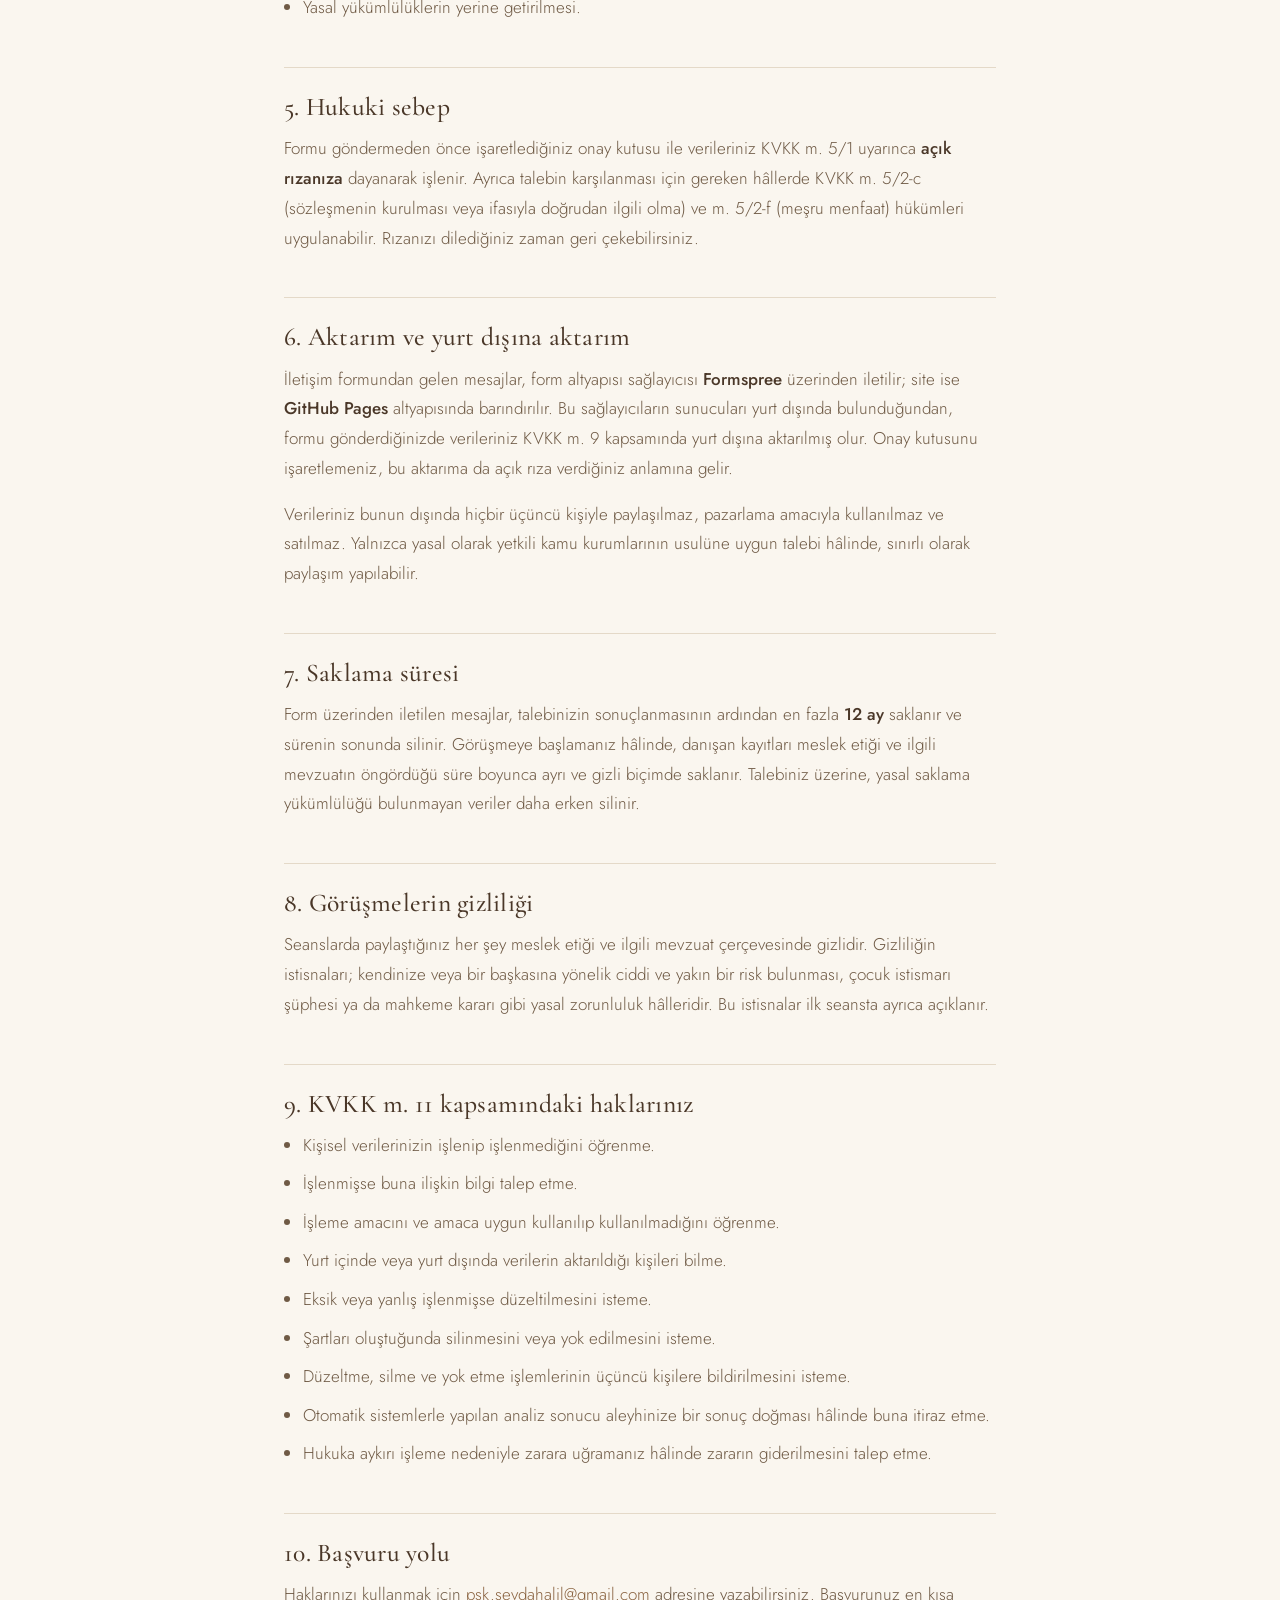
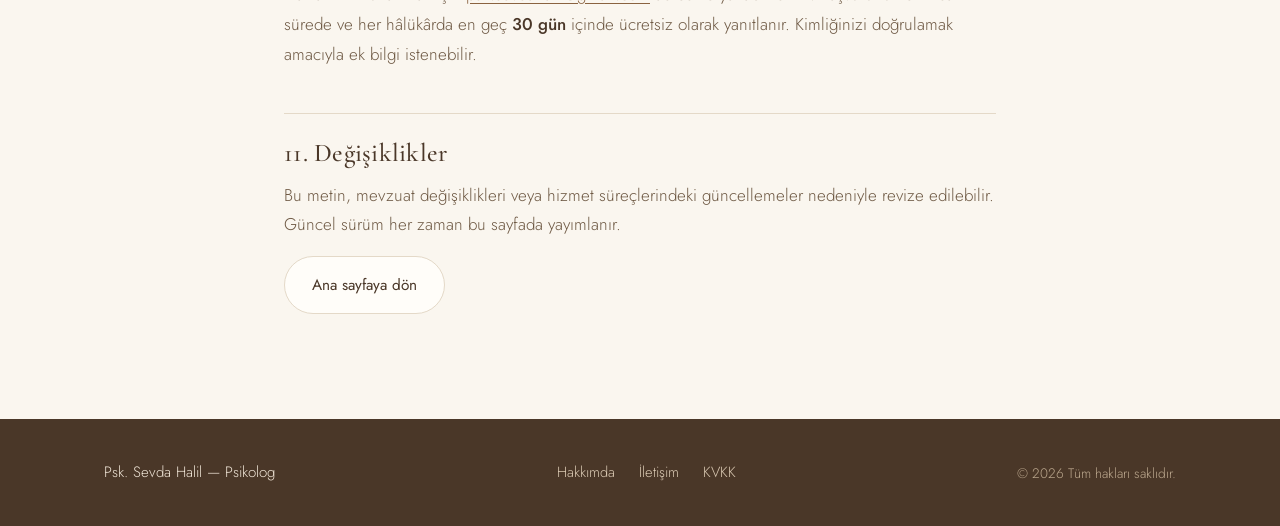
==== commit 9ea067ee: "Header logosunu ve hero portre fotoğrafını ekle Co-authored-by: Cursor <cursoragent@cursor.com>" ====
--- a/kvkk.html
+++ b/kvkk.html
@@ -18,8 +18,14 @@
 
   <header class="site-header is-scrolled">
     <div class="container header-inner">
-      <a class="brand" href="index.html">
-        <span class="brand-mark" aria-hidden="true">SH</span>
+      <a class="brand" href="index.html" aria-label="Psk. Sevda Halil — Psikolog">
+        <img
+          class="brand-mark"
+          src="logo.jpg"
+          alt=""
+          width="96"
+          height="96"
+        />
         <span class="brand-text">
           <strong>Psk. Sevda Halil</strong>
           <small>Psikolog</small>
--- a/styles.css
+++ b/styles.css
@@ -11,7 +11,7 @@
   --line: #e4d9c8;
   --radius: 18px;
   --radius-sm: 12px;
-  --header-h: 116px;
+  --header-h: 128px;
   --shadow: 0 18px 40px -28px rgba(74, 55, 40, 0.35);
   --maxw: 1120px;
 }
@@ -160,18 +160,13 @@
 }
 
 .brand-mark {
-  width: 68px;
-  height: 68px;
+  width: 96px;
+  height: 96px;
   flex: none;
-  display: grid;
-  place-items: center;
-  border-radius: 50%;
-  border: 1px solid var(--line);
-  background: var(--surface);
-  font-family: "Cormorant Garamond", Georgia, serif;
-  font-size: 1.7rem;
-  letter-spacing: 0.08em;
-  color: var(--accent-deep);
+  display: block;
+  border-radius: 14px;
+  object-fit: cover;
+  box-shadow: 0 6px 18px -12px rgba(74, 55, 40, 0.45);
 }
 
 .brand-text {
@@ -355,11 +350,17 @@
 .portrait {
   aspect-ratio: 4 / 5;
   border-radius: 20px;
-  background:
-    radial-gradient(circle at 28% 22%, rgba(255, 253, 249, 0.9), transparent 55%),
-    linear-gradient(150deg, #e9dcc9 0%, #d9c6ac 45%, #c6ad8e 100%);
   position: relative;
   overflow: hidden;
+  background: var(--cream-deep);
+}
+
+.portrait img {
+  width: 100%;
+  height: 100%;
+  object-fit: cover;
+  object-position: center top;
+  display: block;
 }
 
 .portrait::after {
@@ -368,6 +369,7 @@
   inset: 14px;
   border: 1px solid rgba(255, 253, 249, 0.55);
   border-radius: 14px;
+  pointer-events: none;
 }
 
 .hero-card blockquote {
@@ -886,7 +888,7 @@
 
 @media (max-width: 480px) {
   :root {
-    --header-h: 110px;
+    --header-h: 112px;
   }
 
   .brand {
@@ -894,9 +896,9 @@
   }
 
   .brand-mark {
-    width: 66px;
-    height: 66px;
-    font-size: 1.6rem;
+    width: 80px;
+    height: 80px;
+    border-radius: 12px;
   }
 
   .brand-text strong {
@@ -928,9 +930,9 @@
   }
 
   .brand-mark {
-    width: 60px;
-    height: 60px;
-    font-size: 1.5rem;
+    width: 72px;
+    height: 72px;
+    border-radius: 10px;
   }
 
   .brand-text strong {
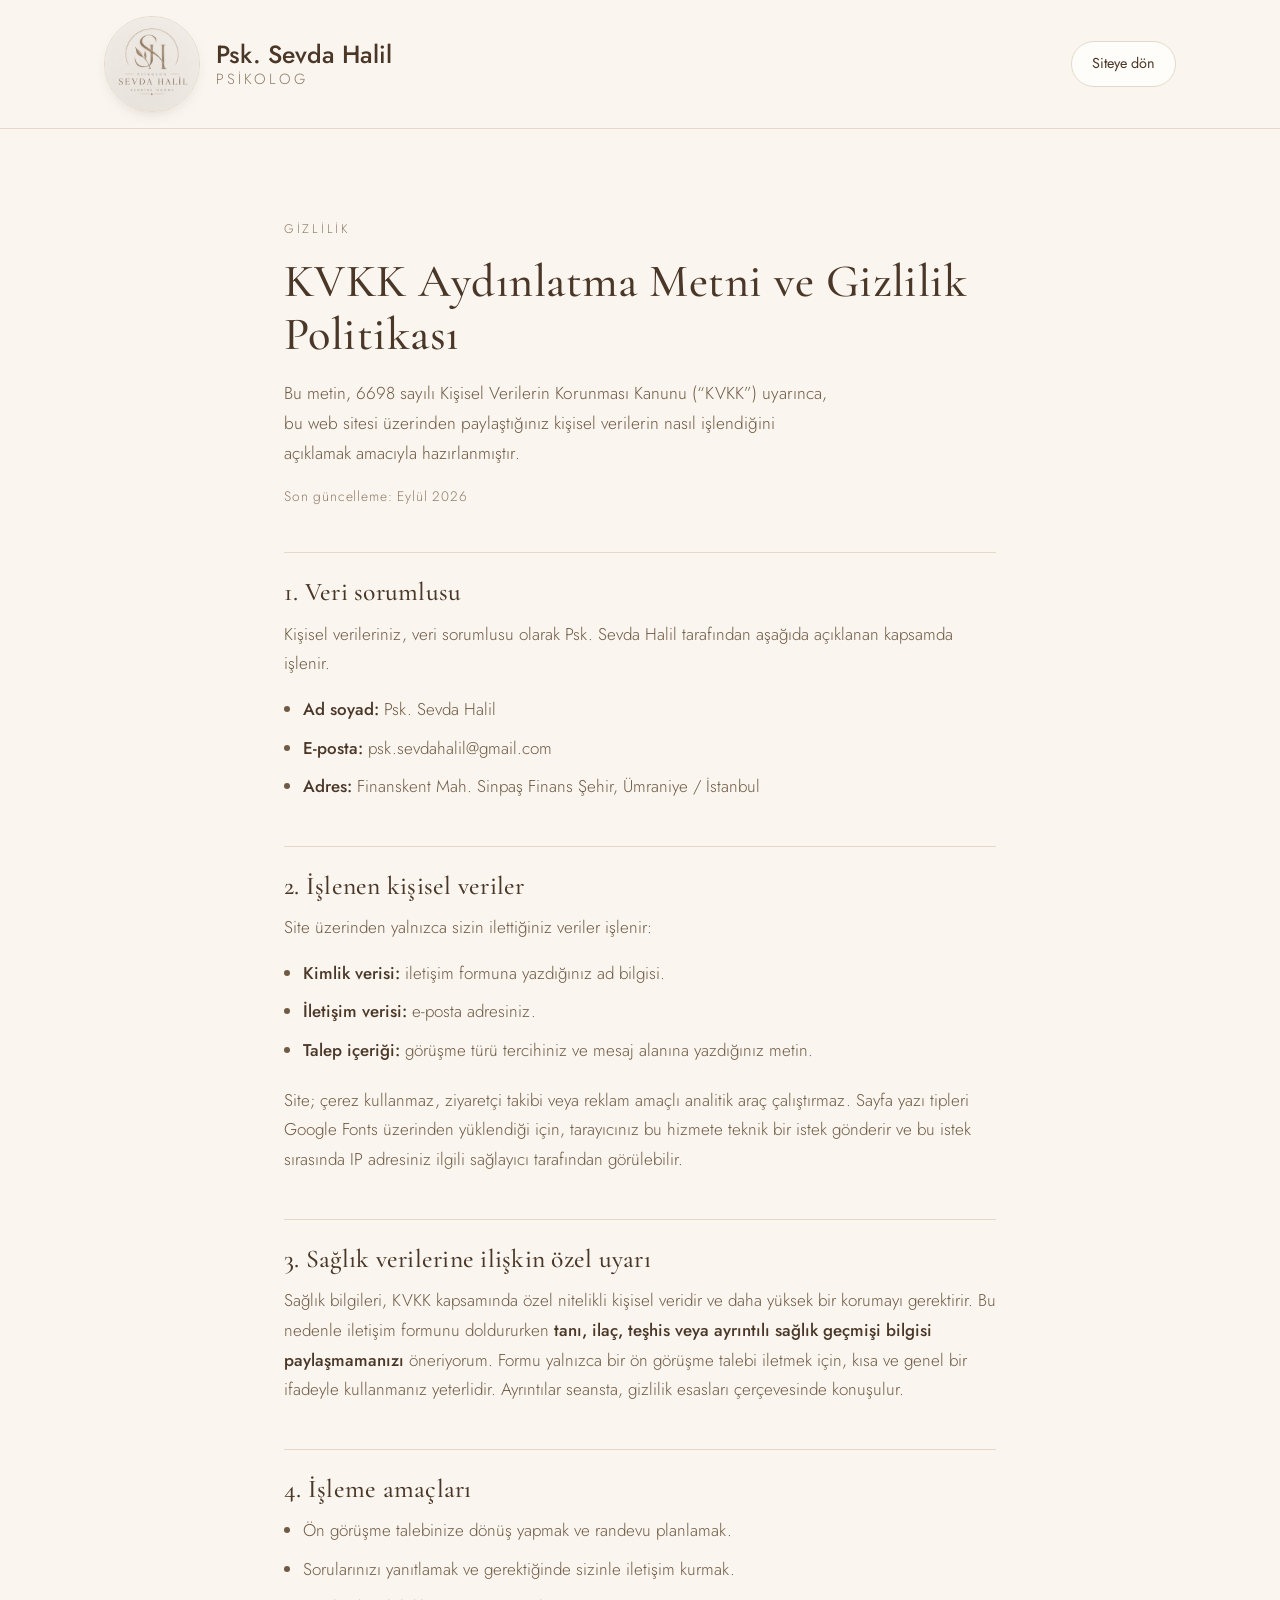
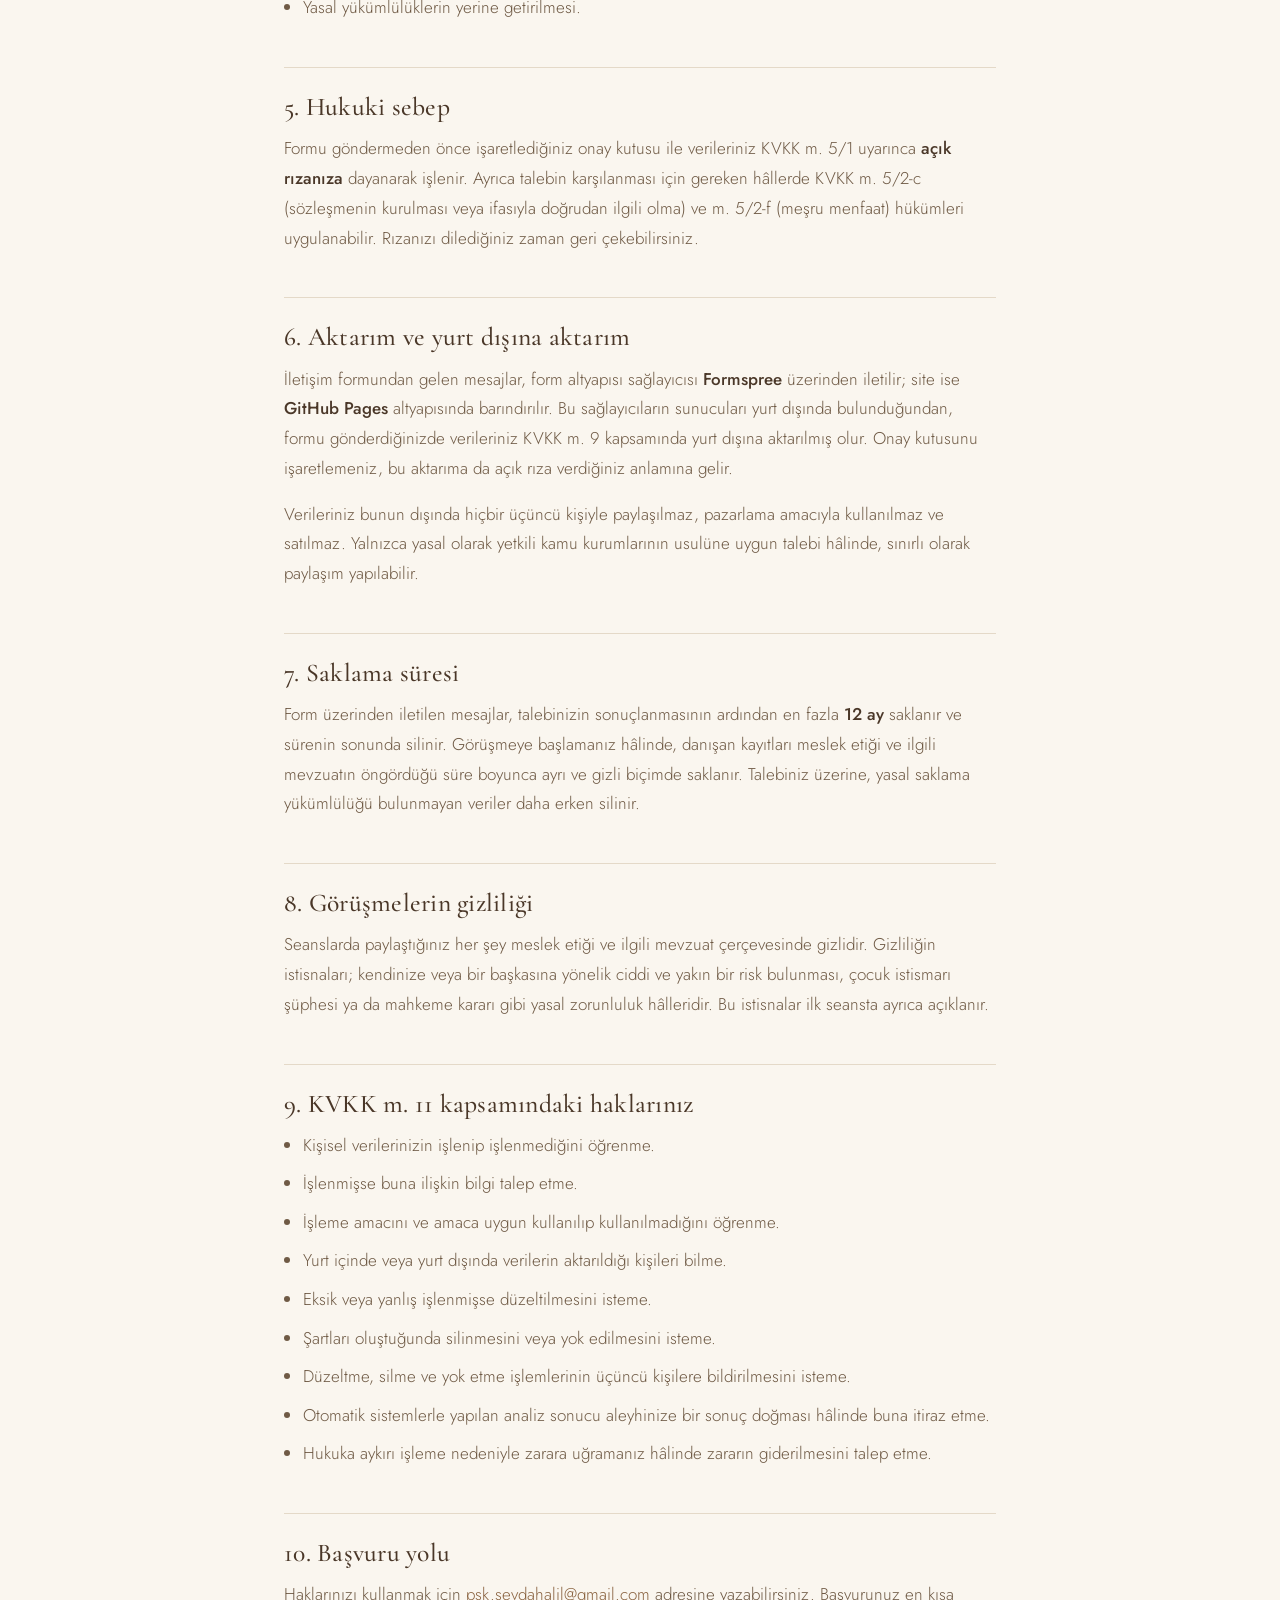
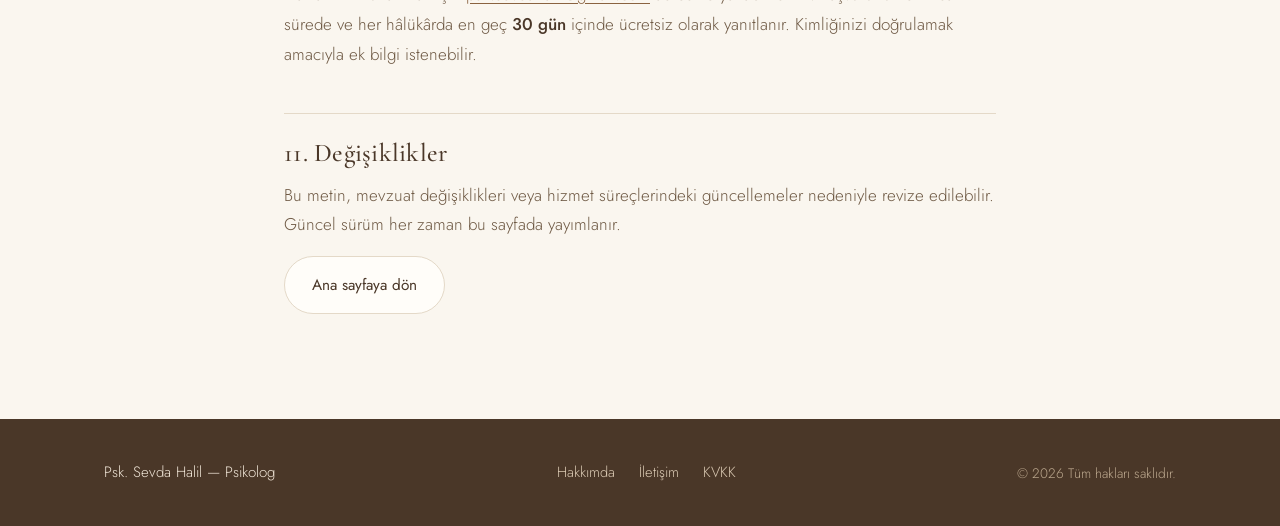
==== commit 39edd663: "Hakkımda yan kart ortalamasını güçlendir Co-authored-by: Cursor <cursoragent@cursor.com>" ====
--- a/kvkk.html
+++ b/kvkk.html
@@ -11,7 +11,7 @@
   <link rel="preconnect" href="https://fonts.googleapis.com" />
   <link rel="preconnect" href="https://fonts.gstatic.com" crossorigin />
   <link href="https://fonts.googleapis.com/css2?family=Cormorant+Garamond:wght@400;500;600&family=Jost:wght@300;400;500&display=swap" rel="stylesheet" />
-  <link rel="stylesheet" href="styles.css" />
+  <link rel="stylesheet" href="styles.css?v=3" />
 </head>
 <body>
   <a class="skip-link" href="#main">İçeriğe geç</a>
--- a/styles.css
+++ b/styles.css
@@ -164,8 +164,9 @@
   height: 96px;
   flex: none;
   display: block;
-  border-radius: 14px;
+  border-radius: 50%;
   object-fit: cover;
+  border: 1px solid var(--line);
   box-shadow: 0 6px 18px -12px rgba(74, 55, 40, 0.45);
 }
 
@@ -404,6 +405,22 @@
   align-items: start;
 }
 
+#hakkimda .split {
+  align-items: stretch;
+}
+
+#hakkimda .stat-card {
+  width: 100%;
+  height: fit-content;
+  margin-block: auto;
+  align-self: center;
+}
+
+/* Transform, sticky ortalama ile çakışabiliyor; burada sadece opacity kullanalım. */
+#hakkimda .stat-card.reveal {
+  transform: none;
+}
+
 .checklist {
   list-style: none;
   margin: 1.75rem 0 0;
@@ -442,10 +459,10 @@
 .stat strong {
   display: block;
   font-family: "Cormorant Garamond", Georgia, serif;
-  font-size: 2.4rem;
+  font-size: clamp(1.45rem, 2.4vw, 2rem);
   font-weight: 500;
   color: var(--accent-deep);
-  line-height: 1;
+  line-height: 1.15;
 }
 
 .stat span {
@@ -826,7 +843,7 @@
   }
 
   .stat-card {
-    grid-template-columns: repeat(3, 1fr);
+    grid-template-columns: repeat(2, 1fr);
   }
 
   .nav-toggle {
@@ -898,7 +915,6 @@
   .brand-mark {
     width: 80px;
     height: 80px;
-    border-radius: 12px;
   }
 
   .brand-text strong {
@@ -932,7 +948,6 @@
   .brand-mark {
     width: 72px;
     height: 72px;
-    border-radius: 10px;
   }
 
   .brand-text strong {
